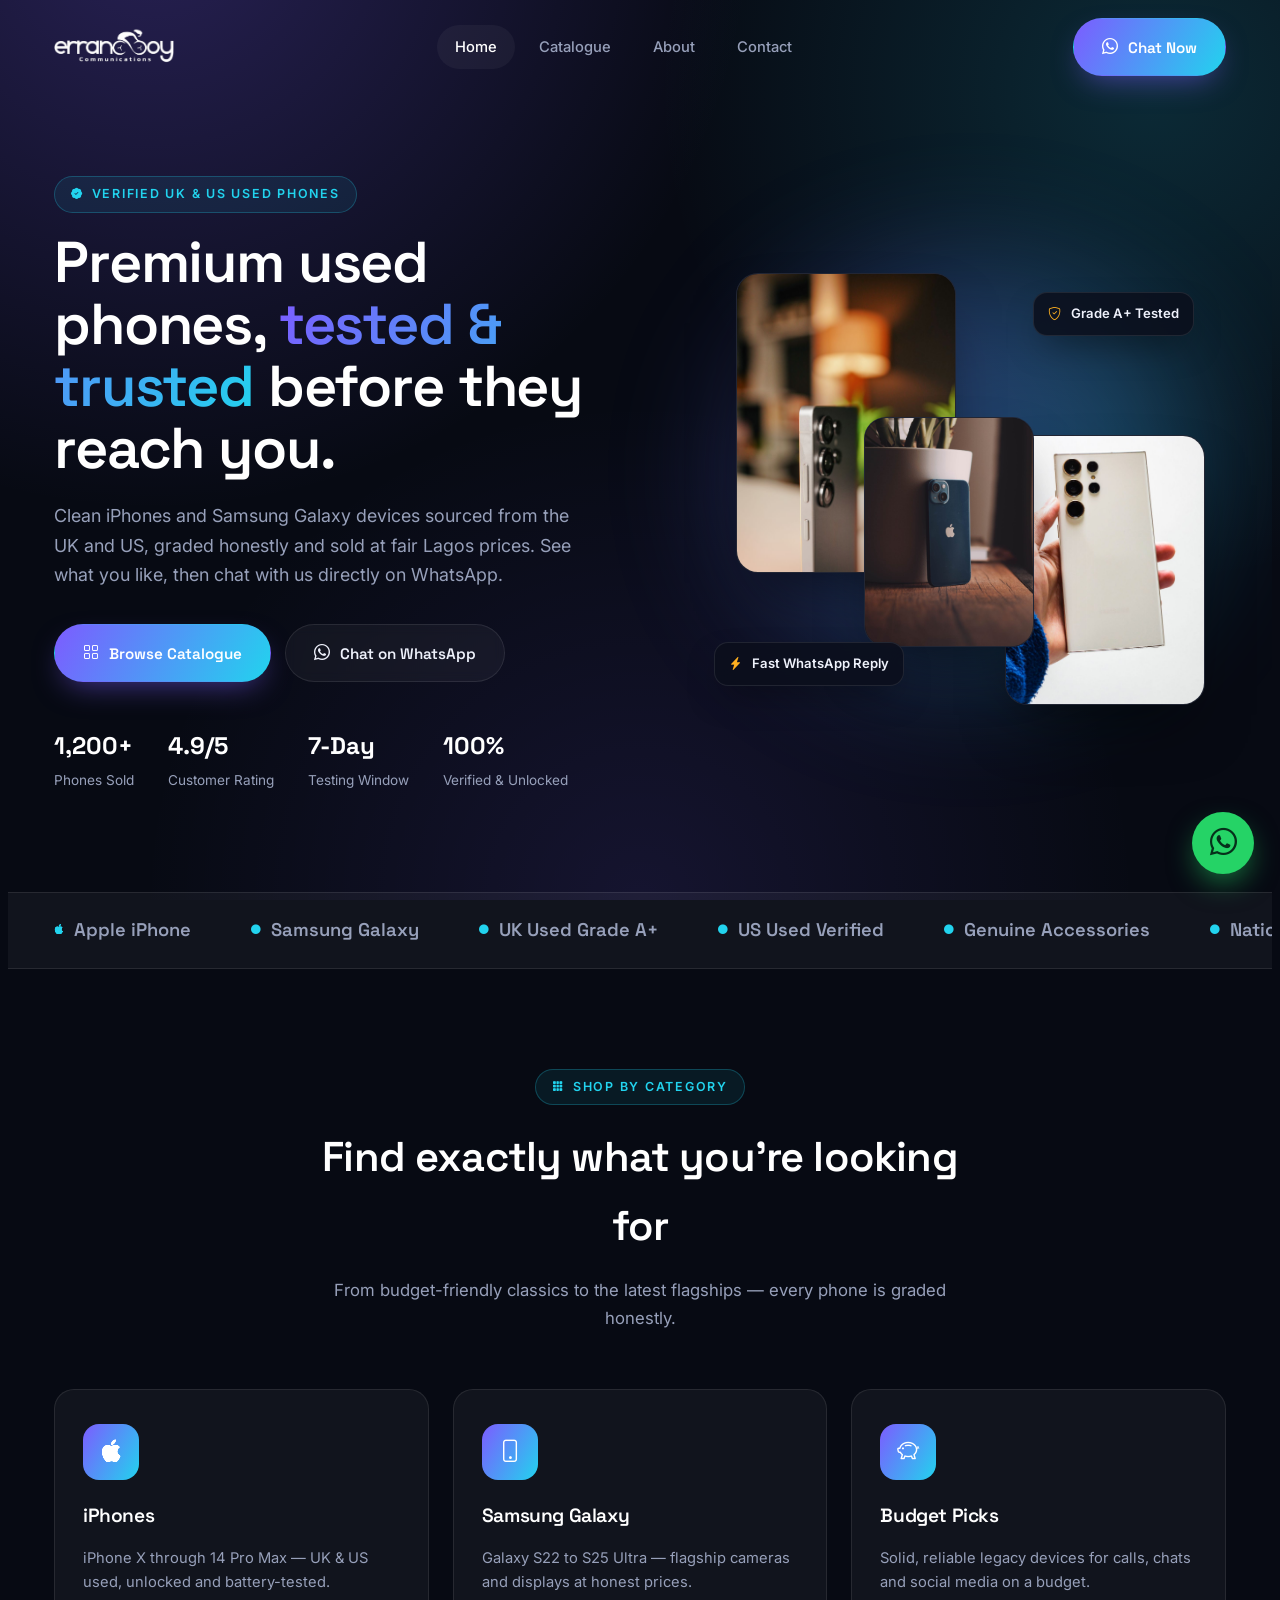
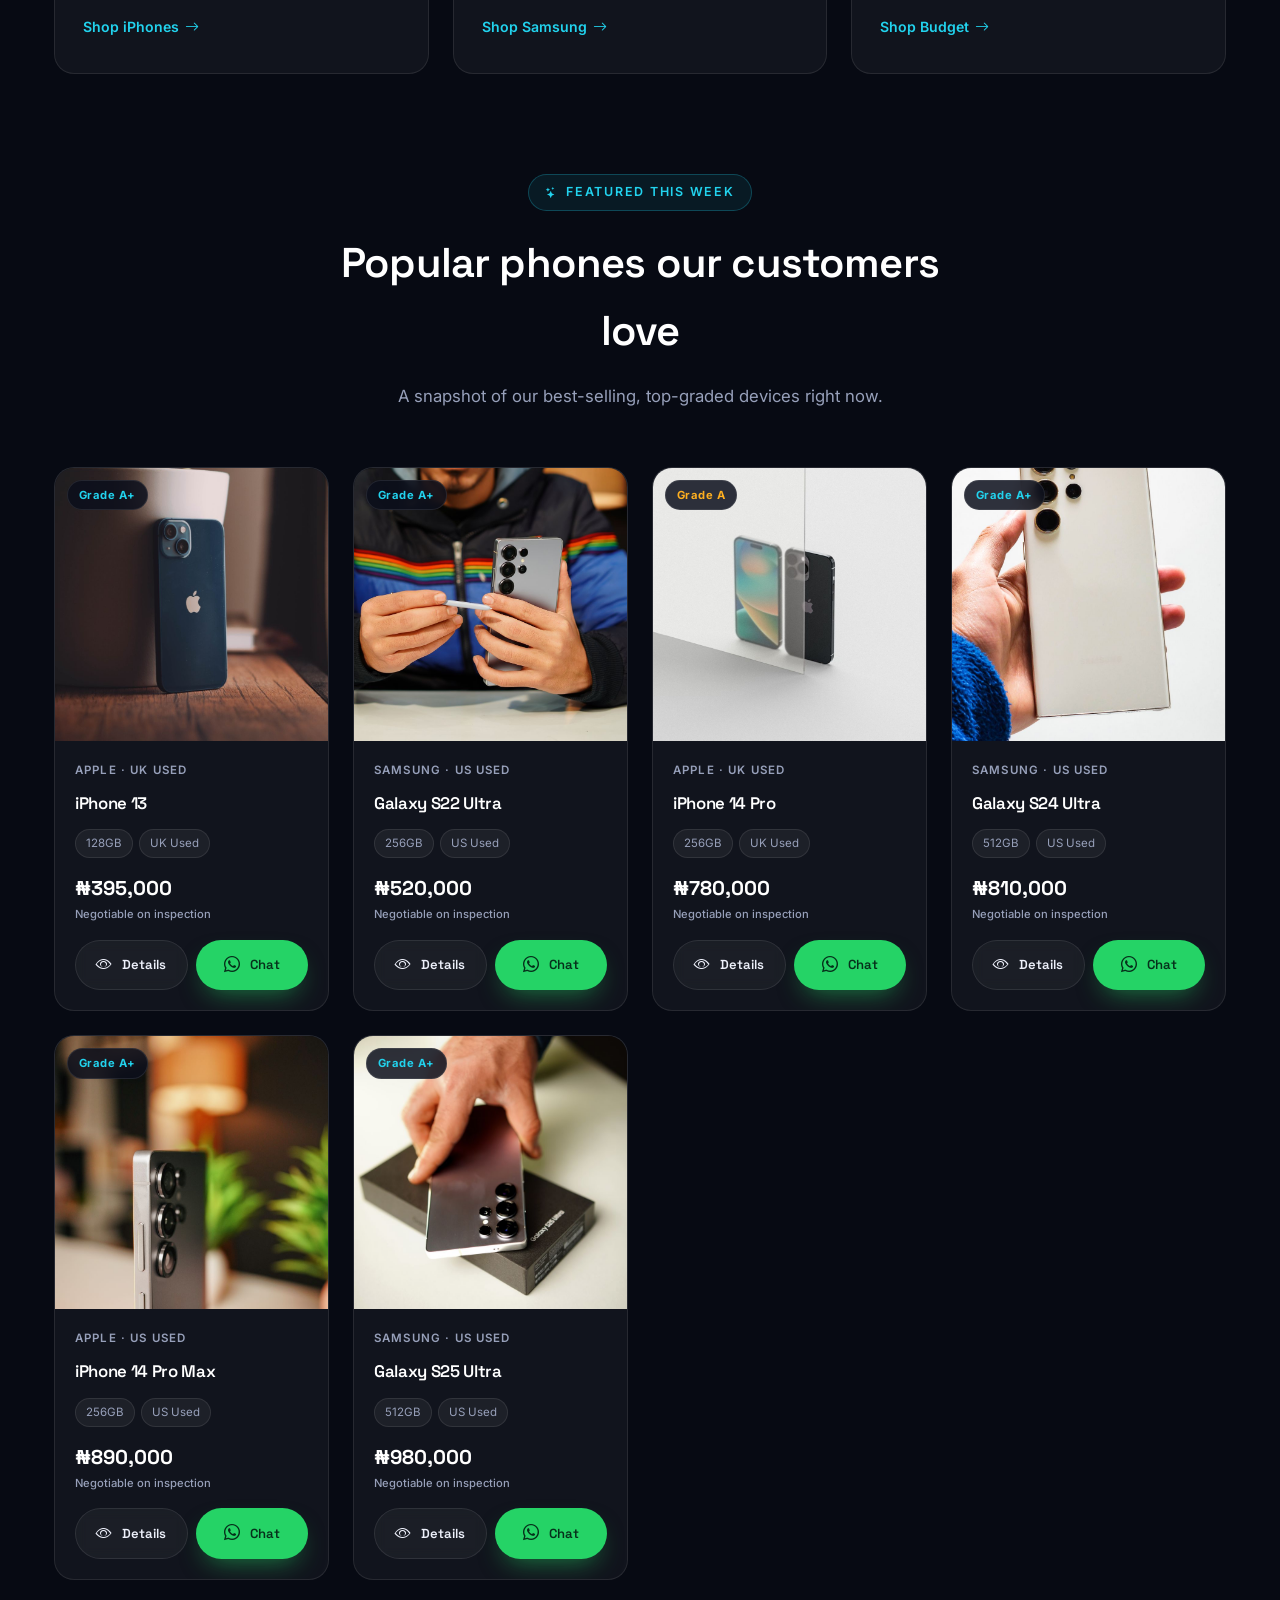
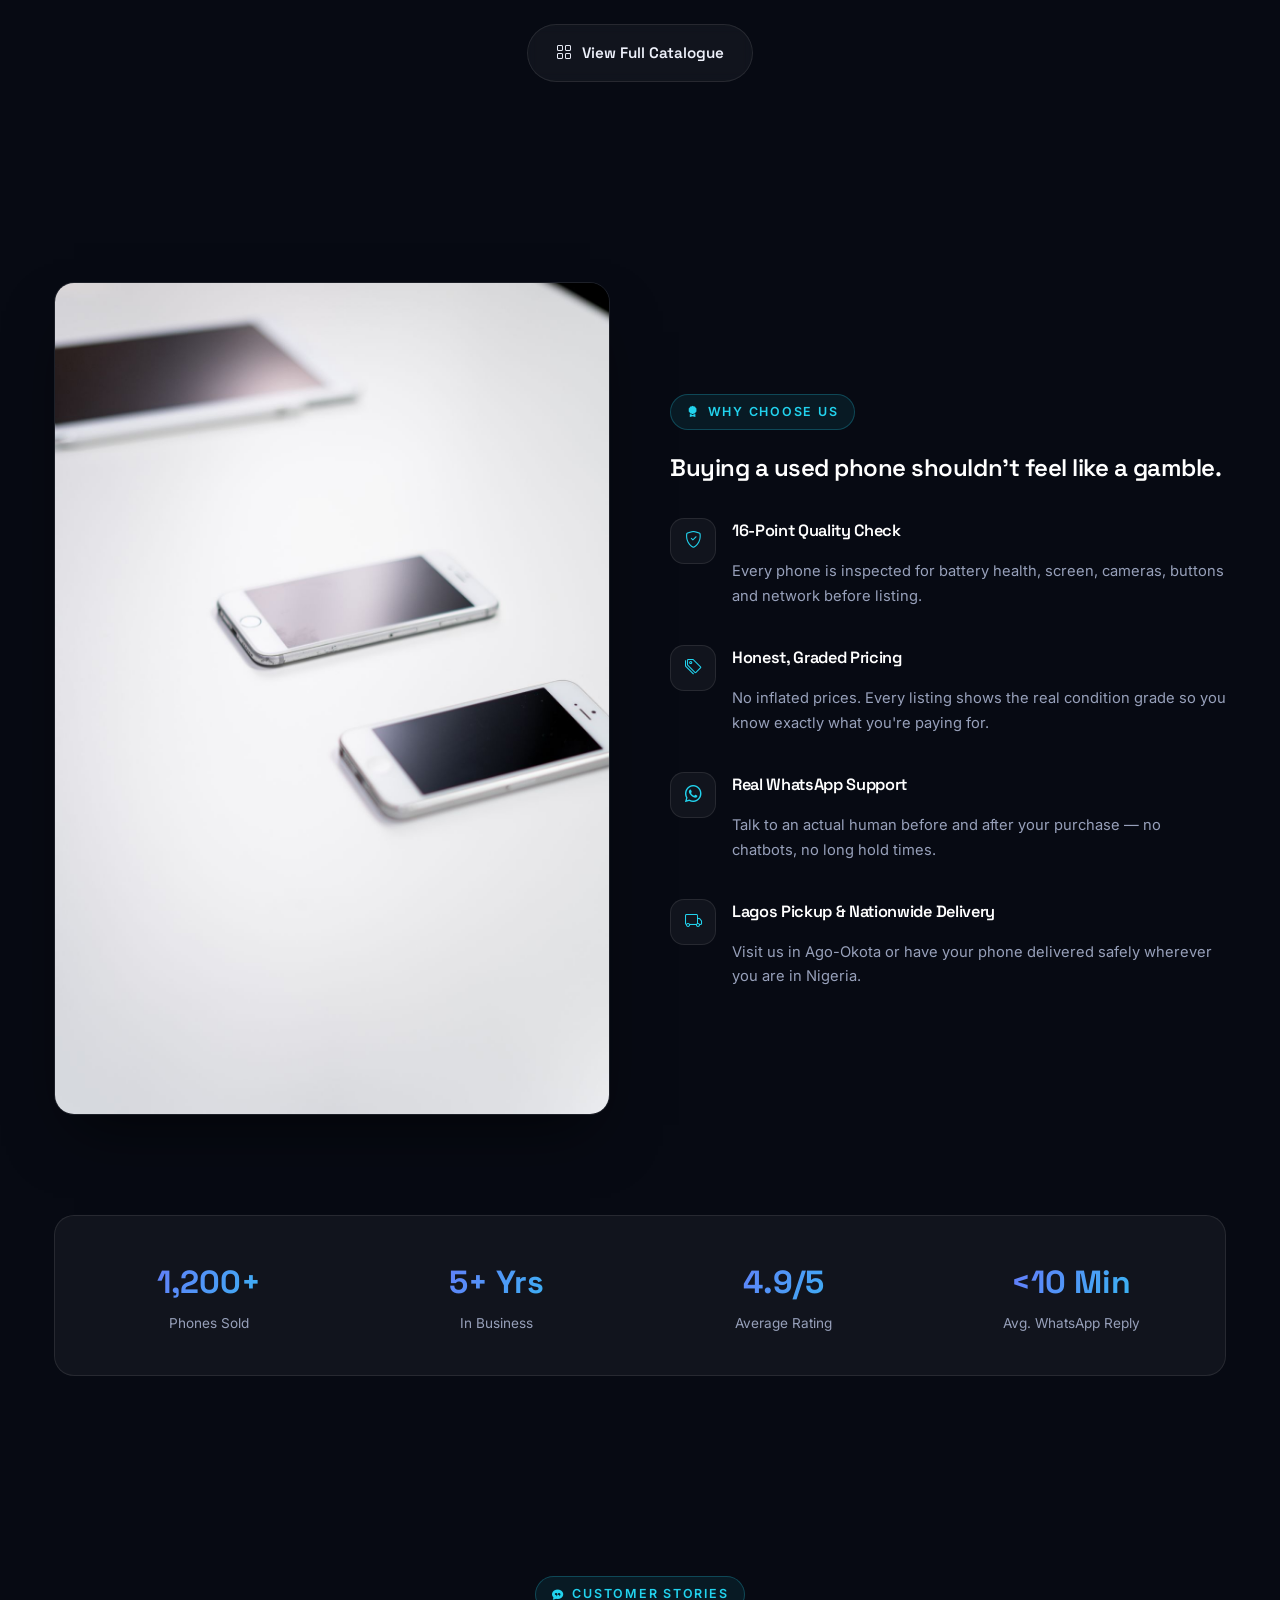
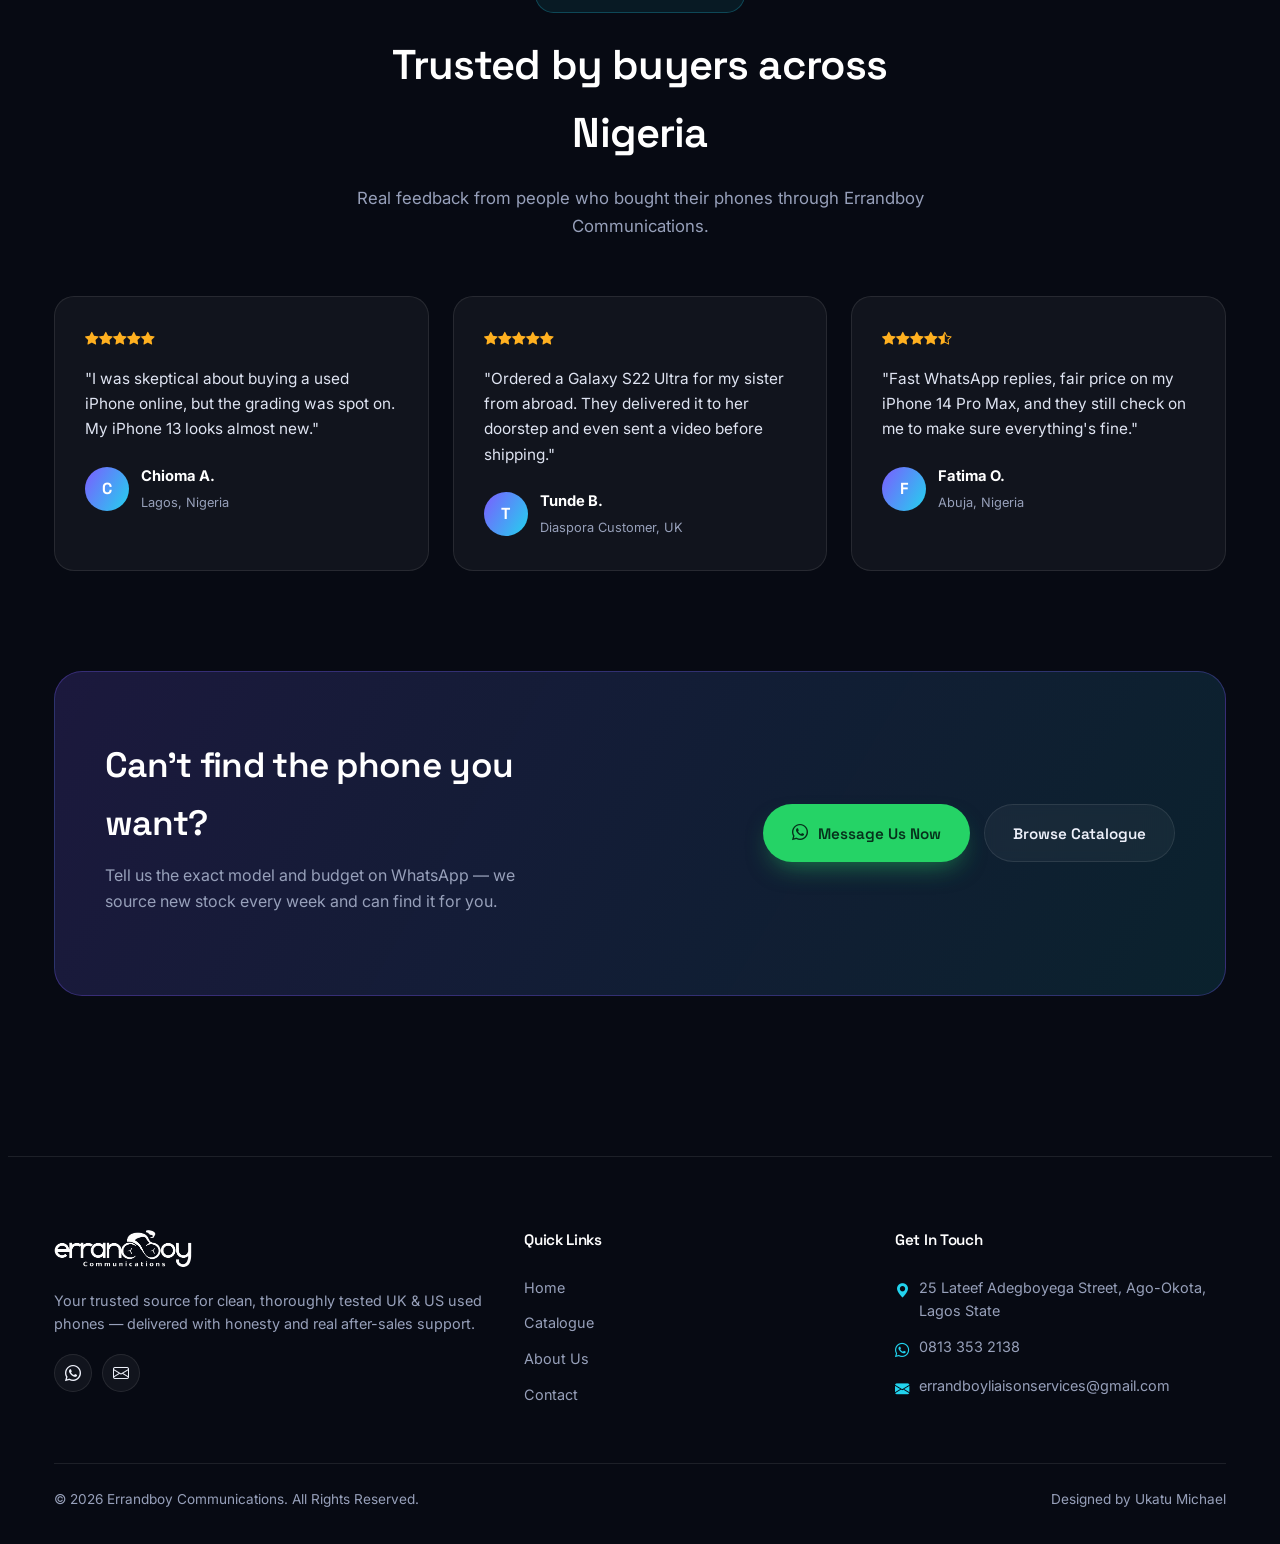
==== index.html @ cbdb714d "initial commit" ====
<!DOCTYPE html>
<html lang="en">
<head>
<meta charset="utf-8">
<title>Errandboy Communications — Clean UK &amp; US Used Phones in Lagos</title>
<meta name="viewport" content="width=device-width, initial-scale=1.0">
<meta name="description" content="Errandboy Communications is a Lagos-based dealer of clean, verified UK & US used iPhones and Samsung Galaxy phones. Browse the catalogue and inquire directly on WhatsApp.">
<link rel="icon" type="image/png" sizes="32x32" href="img/favicon-32.png">
<link rel="icon" type="image/png" sizes="16x16" href="img/favicon-16.png">
<link rel="apple-touch-icon" sizes="180x180" href="img/favicon-180.png">

<link rel="preconnect" href="https://fonts.googleapis.com">
<link rel="preconnect" href="https://fonts.gstatic.com" crossorigin>
<link href="https://fonts.googleapis.com/css2?family=Space+Grotesk:wght@500;600;700&family=Inter:wght@400;500;600;700&display=swap" rel="stylesheet">
<link href="https://cdn.jsdelivr.net/npm/bootstrap-icons@1.11.3/font/bootstrap-icons.css" rel="stylesheet">
<link href="css/style.css" rel="stylesheet">
</head>
<body>

<!-- Navbar -->
<nav id="mainNav" class="navbar">
    <div class="container">
        <a href="index.html" class="brand">
            <img src="img/logo-transparent.png" alt="Errandboy Communications" class="brand-logo">
        </a>
        <div class="nav-links">
            <a href="index.html" class="active">Home</a>
            <a href="catalog.html">Catalogue</a>
            <a href="about.html">About</a>
            <a href="contact.html">Contact</a>
        </div>
        <div class="nav-actions">
            <a href="#" data-wa-generic target="_blank" rel="noopener" class="btn btn-brand desktop-only"><i class="bi bi-whatsapp"></i> Chat Now</a>
            <button class="nav-toggle" id="navToggle" aria-label="Open menu"><i class="bi bi-list"></i></button>
        </div>
    </div>
</nav>

<div class="backdrop-veil" id="backdropVeil"></div>
<div class="mobile-panel" id="mobilePanel">
    <div class="mobile-panel-head">
        <div class="brand"><img src="img/logo-transparent.png" alt="Errandboy Communications" class="brand-logo"></div>
        <button id="panelClose" class="nav-toggle" aria-label="Close menu"><i class="bi bi-x-lg"></i></button>
    </div>
    <a class="nav-link" href="index.html">Home</a>
    <a class="nav-link" href="catalog.html">Catalogue</a>
    <a class="nav-link" href="about.html">About</a>
    <a class="nav-link" href="contact.html">Contact</a>
    <a class="btn btn-whatsapp btn-block" style="margin-top:26px" data-wa-generic target="_blank" rel="noopener"><i class="bi bi-whatsapp"></i> Chat on WhatsApp</a>
</div>

<!-- Hero -->
<header class="hero">
    <div class="container hero-grid">
        <div>
            <div class="eyebrow"><i class="bi bi-patch-check-fill"></i> Verified UK &amp; US Used Phones</div>
            <h1>Premium used phones, <span class="text-grad">tested &amp; trusted</span> before they reach you.</h1>
            <p class="lead">Clean iPhones and Samsung Galaxy devices sourced from the UK and US, graded honestly and sold at fair Lagos prices. See what you like, then chat with us directly on WhatsApp.</p>
            <div class="hero-cta">
                <a href="catalog.html" class="btn btn-brand"><i class="bi bi-grid"></i> Browse Catalogue</a>
                <a href="#" data-wa-generic target="_blank" rel="noopener" class="btn btn-ghost"><i class="bi bi-whatsapp"></i> Chat on WhatsApp</a>
            </div>
            <div class="hero-stats">
                <div class="stat"><strong>1,200+</strong><span>Phones Sold</span></div>
                <div class="stat"><strong>4.9/5</strong><span>Customer Rating</span></div>
                <div class="stat"><strong>7-Day</strong><span>Testing Window</span></div>
                <div class="stat"><strong>100%</strong><span>Verified &amp; Unlocked</span></div>
            </div>
        </div>
        <div class="hero-visual">
            <div class="blob"></div>
            <div class="float-card card-1"><img src="img/phones/iphone-14-pro-max.jpg" alt="iPhone 14 Pro Max"></div>
            <div class="float-card card-2"><img src="img/phones/galaxy-s24-ultra.jpg" alt="Samsung Galaxy S24 Ultra"></div>
            <div class="float-card card-3"><img src="img/phones/iphone-13.jpg" alt="iPhone 13"></div>
            <div class="badge-pill b1"><i class="bi bi-shield-check"></i> Grade A+ Tested</div>
            <div class="badge-pill b2"><i class="bi bi-lightning-charge-fill"></i> Fast WhatsApp Reply</div>
        </div>
    </div>
</header>

<!-- Marquee -->
<div class="marquee-wrap">
    <div class="container">
        <div class="marquee-track">
            <span><i class="bi bi-apple"></i> Apple iPhone</span>
            <span><i class="bi bi-circle-fill"></i> Samsung Galaxy</span>
            <span><i class="bi bi-circle-fill"></i> UK Used Grade A+</span>
            <span><i class="bi bi-circle-fill"></i> US Used Verified</span>
            <span><i class="bi bi-circle-fill"></i> Genuine Accessories</span>
            <span><i class="bi bi-circle-fill"></i> Nationwide Delivery</span>
            <span><i class="bi bi-apple"></i> Apple iPhone</span>
            <span><i class="bi bi-circle-fill"></i> Samsung Galaxy</span>
            <span><i class="bi bi-circle-fill"></i> UK Used Grade A+</span>
            <span><i class="bi bi-circle-fill"></i> US Used Verified</span>
            <span><i class="bi bi-circle-fill"></i> Genuine Accessories</span>
            <span><i class="bi bi-circle-fill"></i> Nationwide Delivery</span>
        </div>
    </div>
</div>

<!-- Categories -->
<section class="section">
    <div class="container">
        <div class="section-head reveal">
            <div class="eyebrow"><i class="bi bi-grid-3x3-gap-fill"></i> Shop by Category</div>
            <h2>Find exactly what you're looking for</h2>
            <p>From budget-friendly classics to the latest flagships — every phone is graded honestly.</p>
        </div>
        <div class="cat-grid">
            <a href="catalog.html?cat=iphone" class="cat-card reveal">
                <div class="cat-icon"><i class="bi bi-apple"></i></div>
                <h3>iPhones</h3>
                <p>iPhone X through 14 Pro Max — UK &amp; US used, unlocked and battery-tested.</p>
                <span class="cat-link">Shop iPhones <i class="bi bi-arrow-right"></i></span>
            </a>
            <a href="catalog.html?cat=samsung" class="cat-card reveal">
                <div class="cat-icon"><i class="bi bi-phone"></i></div>
                <h3>Samsung Galaxy</h3>
                <p>Galaxy S22 to S25 Ultra — flagship cameras and displays at honest prices.</p>
                <span class="cat-link">Shop Samsung <i class="bi bi-arrow-right"></i></span>
            </a>
            <a href="catalog.html?cat=budget" class="cat-card reveal">
                <div class="cat-icon"><i class="bi bi-piggy-bank"></i></div>
                <h3>Budget Picks</h3>
                <p>Solid, reliable legacy devices for calls, chats and social media on a budget.</p>
                <span class="cat-link">Shop Budget <i class="bi bi-arrow-right"></i></span>
            </a>
        </div>
    </div>
</section>

<!-- Featured products -->
<section class="section" style="padding-top:0">
    <div class="container">
        <div class="section-head reveal">
            <div class="eyebrow"><i class="bi bi-stars"></i> Featured This Week</div>
            <h2>Popular phones our customers love</h2>
            <p>A snapshot of our best-selling, top-graded devices right now.</p>
        </div>
        <div class="product-grid" id="featuredGrid"></div>
        <div class="text-center reveal" style="text-align:center;margin-top:44px">
            <a href="catalog.html" class="btn btn-ghost"><i class="bi bi-grid"></i> View Full Catalogue</a>
        </div>
    </div>
</section>

<!-- Why choose us -->
<section class="section">
    <div class="container">
        <div class="feature-split">
            <div class="visual reveal">
                <img src="img/why-choose.jpg" alt="Genuine tested Apple devices">
            </div>
            <div class="reveal">
                <div class="eyebrow"><i class="bi bi-award-fill"></i> Why Choose Us</div>
                <h2>Buying a used phone shouldn't feel like a gamble.</h2>
                <div class="feature-list">
                    <div class="feature-item">
                        <div class="icon"><i class="bi bi-shield-check"></i></div>
                        <div>
                            <h4>16-Point Quality Check</h4>
                            <p>Every phone is inspected for battery health, screen, cameras, buttons and network before listing.</p>
                        </div>
                    </div>
                    <div class="feature-item">
                        <div class="icon"><i class="bi bi-tags"></i></div>
                        <div>
                            <h4>Honest, Graded Pricing</h4>
                            <p>No inflated prices. Every listing shows the real condition grade so you know exactly what you're paying for.</p>
                        </div>
                    </div>
                    <div class="feature-item">
                        <div class="icon"><i class="bi bi-whatsapp"></i></div>
                        <div>
                            <h4>Real WhatsApp Support</h4>
                            <p>Talk to an actual human before and after your purchase — no chatbots, no long hold times.</p>
                        </div>
                    </div>
                    <div class="feature-item">
                        <div class="icon"><i class="bi bi-truck"></i></div>
                        <div>
                            <h4>Lagos Pickup &amp; Nationwide Delivery</h4>
                            <p>Visit us in Ago-Okota or have your phone delivered safely wherever you are in Nigeria.</p>
                        </div>
                    </div>
                </div>
            </div>
        </div>
    </div>
</section>

<!-- Stats -->
<section class="section" style="padding-top:0">
    <div class="container">
        <div class="stats-strip reveal">
            <div class="stat"><strong>1,200+</strong><span>Phones Sold</span></div>
            <div class="stat"><strong>5+ Yrs</strong><span>In Business</span></div>
            <div class="stat"><strong>4.9/5</strong><span>Average Rating</span></div>
            <div class="stat"><strong>&lt;10 Min</strong><span>Avg. WhatsApp Reply</span></div>
        </div>
    </div>
</section>

<!-- Testimonials -->
<section class="section">
    <div class="container">
        <div class="section-head reveal">
            <div class="eyebrow"><i class="bi bi-chat-quote-fill"></i> Customer Stories</div>
            <h2>Trusted by buyers across Nigeria</h2>
            <p>Real feedback from people who bought their phones through Errandboy Communications.</p>
        </div>
        <div class="testi-grid">
            <div class="testi-card reveal">
                <div class="stars"><i class="bi bi-star-fill"></i><i class="bi bi-star-fill"></i><i class="bi bi-star-fill"></i><i class="bi bi-star-fill"></i><i class="bi bi-star-fill"></i></div>
                <p class="msg">"I was skeptical about buying a used iPhone online, but the grading was spot on. My iPhone 13 looks almost new."</p>
                <div class="testi-person">
                    <div class="testi-avatar">C</div>
                    <div><strong>Chioma A.</strong><span>Lagos, Nigeria</span></div>
                </div>
            </div>
            <div class="testi-card reveal">
                <div class="stars"><i class="bi bi-star-fill"></i><i class="bi bi-star-fill"></i><i class="bi bi-star-fill"></i><i class="bi bi-star-fill"></i><i class="bi bi-star-fill"></i></div>
                <p class="msg">"Ordered a Galaxy S22 Ultra for my sister from abroad. They delivered it to her doorstep and even sent a video before shipping."</p>
                <div class="testi-person">
                    <div class="testi-avatar">T</div>
                    <div><strong>Tunde B.</strong><span>Diaspora Customer, UK</span></div>
                </div>
            </div>
            <div class="testi-card reveal">
                <div class="stars"><i class="bi bi-star-fill"></i><i class="bi bi-star-fill"></i><i class="bi bi-star-fill"></i><i class="bi bi-star-fill"></i><i class="bi bi-star-half"></i></div>
                <p class="msg">"Fast WhatsApp replies, fair price on my iPhone 14 Pro Max, and they still check on me to make sure everything's fine."</p>
                <div class="testi-person">
                    <div class="testi-avatar">F</div>
                    <div><strong>Fatima O.</strong><span>Abuja, Nigeria</span></div>
                </div>
            </div>
        </div>
    </div>
</section>

<!-- CTA -->
<section class="section" style="padding-top:0">
    <div class="container">
        <div class="cta-banner reveal">
            <div>
                <h2>Can't find the phone you want?</h2>
                <p>Tell us the exact model and budget on WhatsApp — we source new stock every week and can find it for you.</p>
            </div>
            <div class="cta-actions">
                <a href="#" data-wa-generic target="_blank" rel="noopener" class="btn btn-whatsapp"><i class="bi bi-whatsapp"></i> Message Us Now</a>
                <a href="catalog.html" class="btn btn-ghost">Browse Catalogue</a>
            </div>
        </div>
    </div>
</section>

<!-- Footer -->
<footer class="footer">
    <div class="container">
        <div class="footer-grid">
            <div>
                <div class="brand"><img src="img/logo-transparent.png" style="max-width: 40%;" alt="Errandboy Communications" class="brand-logo"></div>
                <p>Your trusted source for clean, thoroughly tested UK &amp; US used phones — delivered with honesty and real after-sales support.</p>
                <div class="social-row">
                    <a href="#" data-wa-generic target="_blank" rel="noopener" aria-label="WhatsApp"><i class="bi bi-whatsapp"></i></a>
                    <a href="mailto:errandboyliaisonservices@gmail.com" aria-label="Email"><i class="bi bi-envelope"></i></a>
                </div>
            </div>
            <div>
                <h5>Quick Links</h5>
                <div class="footer-links">
                    <a href="index.html">Home</a>
                    <a href="catalog.html">Catalogue</a>
                    <a href="about.html">About Us</a>
                    <a href="contact.html">Contact</a>
                </div>
            </div>
            <div>
                <h5>Get In Touch</h5>
                <ul class="footer-contact">
                    <li><i class="bi bi-geo-alt-fill"></i><span>25 Lateef Adegboyega Street, Ago-Okota, Lagos State</span></li>
                    <li><i class="bi bi-whatsapp"></i><span>0813 353 2138</span></li>
                    <li><i class="bi bi-envelope-fill"></i><span>errandboyliaisonservices@gmail.com</span></li>
                </ul>
            </div>
        </div>
        <div class="footer-bottom">
            <span>&copy; <span id="year"></span> Errandboy Communications. All Rights Reserved.</span>
            <span>Designed by <a href="https://ukatuikechukwu.com.ng" target="_blank" rel="noopener">Ukatu Michael</a></span>
        </div>
    </div>
</footer>

<a class="wa-float" href="#" data-wa-generic target="_blank" rel="noopener" aria-label="Chat on WhatsApp"><i class="bi bi-whatsapp"></i></a>
<div class="pm-overlay" id="productModal"></div>

<script src="js/main.js"></script>
</body>
</html>
---- css/style.css ----
/* ==========================================================================
   Errandboy Communications — Design Tokens
   ========================================================================== */
:root {
    --bg: #070a13;
    --bg-soft: #0c1120;
    --surface: rgba(255, 255, 255, 0.045);
    --surface-strong: rgba(255, 255, 255, 0.08);
    --border: rgba(255, 255, 255, 0.09);
    --text: #eef1fb;
    --muted: #97a0ba;
    --accent: #7c5cff;
    --accent-2: #22d3ee;
    --gold: #ffb020;
    --whatsapp: #25d366;
    --danger: #ff6b6b;
    --radius: 20px;
    --radius-sm: 12px;
    --shadow-lg: 0 30px 60px -20px rgba(0, 0, 0, 0.6);
    --shadow-md: 0 15px 35px -12px rgba(0, 0, 0, 0.55);
    --grad-brand: linear-gradient(120deg, var(--accent) 0%, var(--accent-2) 100%);
    --grad-gold: linear-gradient(120deg, #ffd27a 0%, var(--gold) 100%);
    --container: 1220px;
}

* { box-sizing: border-box; }

html { scroll-behavior: smooth; }

body {
    background: var(--bg);
    color: var(--text);
    font-family: 'Inter', -apple-system, BlinkMacSystemFont, sans-serif;
    font-size: 16px;
    line-height: 1.65;
    overflow-x: hidden;
    position: relative;
}

body::before {
    content: "";
    position: fixed;
    inset: 0;
    z-index: -2;
    background:
        radial-gradient(circle at 12% -10%, rgba(124, 92, 255, 0.28), transparent 40%),
        radial-gradient(circle at 90% 10%, rgba(34, 211, 238, 0.16), transparent 35%),
        radial-gradient(circle at 50% 100%, rgba(124, 92, 255, 0.12), transparent 45%),
        var(--bg);
}

h1, h2, h3, h4, h5, h6 {
    font-family: 'Space Grotesk', 'Inter', sans-serif;
    color: #fff;
    letter-spacing: -0.02em;
    font-weight: 600;
    margin: 0;
}

a { text-decoration: none; color: inherit; }
ul { list-style: none; margin: 0; padding: 0; }
img { max-width: 100%; display: block; }

.container { width: 100%; max-width: var(--container); margin: 0 auto; padding: 0 24px; }

.section { padding: 100px 0; position: relative; }
.section-tight { padding: 60px 0; }

.eyebrow {
    display: inline-flex;
    align-items: center;
    gap: 8px;
    font-size: 0.78rem;
    font-weight: 600;
    letter-spacing: 0.14em;
    text-transform: uppercase;
    color: var(--accent-2);
    background: rgba(34, 211, 238, 0.08);
    border: 1px solid rgba(34, 211, 238, 0.25);
    padding: 7px 16px;
    border-radius: 100px;
    margin-bottom: 18px;
}
.eyebrow i { font-size: 0.7rem; }

.section-head { max-width: 640px; margin: 0 auto 56px; text-align: center; }
.section-head h2 { font-size: clamp(1.8rem, 3.5vw, 2.6rem); margin-bottom: 14px; }
.section-head p { color: var(--muted); font-size: 1.05rem; }
.section-head.text-start { margin-left: 0; text-align: left; }

.text-grad {
    background: var(--grad-brand);
    -webkit-background-clip: text;
    background-clip: text;
    -webkit-text-fill-color: transparent;
}

/* ==========================================================================
   Buttons
   ========================================================================== */
.btn {
    display: inline-flex;
    align-items: center;
    justify-content: center;
    gap: 10px;
    font-family: 'Space Grotesk', sans-serif;
    font-weight: 600;
    font-size: 0.95rem;
    padding: 15px 28px;
    border-radius: 100px;
    border: 1px solid transparent;
    cursor: pointer;
    transition: transform 0.25s ease, box-shadow 0.25s ease, background 0.25s ease, border-color .25s ease;
    white-space: nowrap;
}
.btn:hover { transform: translateY(-2px); }

.btn-brand {
    background: var(--grad-brand);
    color: #fff;
    box-shadow: 0 12px 30px -10px rgba(124, 92, 255, 0.55);
}
.btn-brand:hover { box-shadow: 0 18px 40px -10px rgba(124, 92, 255, 0.7); color: #fff; }

.btn-ghost {
    background: var(--surface);
    color: var(--text);
    border-color: var(--border);
    backdrop-filter: blur(6px);
}
.btn-ghost:hover { background: var(--surface-strong); color: #fff; }

.btn-whatsapp {
    background: var(--whatsapp);
    color: #06301b;
    box-shadow: 0 12px 26px -10px rgba(37, 211, 102, 0.55);
}
.btn-whatsapp:hover { color: #06301b; box-shadow: 0 16px 32px -8px rgba(37, 211, 102, 0.7); }

.btn-sm { padding: 10px 18px; font-size: 0.85rem; }
.btn-block { width: 100%; }
.btn i, .btn svg { font-size: 1rem; }

/* ==========================================================================
   Navbar
   ========================================================================== */
.navbar {
    position: fixed;
    top: 0; left: 0; right: 0;
    z-index: 999;
    padding: 18px 0;
    transition: all 0.35s ease;
}
.navbar.scrolled {
    padding: 12px 0;
    background: rgba(7, 10, 19, 0.75);
    backdrop-filter: blur(16px) saturate(140%);
    border-bottom: 1px solid var(--border);
}
.navbar .container { display: flex; align-items: center; justify-content: space-between; }

.brand { display: flex; align-items: center; gap: 12px; }
.brand-mark {
    width: 42px; height: 42px;
    border-radius: 13px;
    background: var(--grad-brand);
    display: flex; align-items: center; justify-content: center;
    font-family: 'Space Grotesk', sans-serif;
    font-weight: 700;
    color: #fff;
    font-size: 1.05rem;
    box-shadow: 0 8px 20px -6px rgba(124, 92, 255, 0.6);
    flex-shrink: 0;
}
.brand-name { font-family: 'Space Grotesk', sans-serif; font-weight: 600; font-size: 1.08rem; color: #fff; line-height: 1.1; }
.brand-name span { display: block; font-family: 'Inter', sans-serif; font-weight: 500; font-size: 0.68rem; color: var(--accent-2); letter-spacing: 0.12em; text-transform: uppercase; margin-top: 2px; }
.brand-logo { height: 40px; width: auto; display: block; }
.footer .brand-logo { height: 46px; }

.nav-links { display: flex; align-items: center; gap: 6px; }
.nav-links a {
    font-size: 0.92rem;
    font-weight: 500;
    color: var(--muted);
    padding: 10px 18px;
    border-radius: 100px;
    transition: all 0.25s ease;
}
.nav-links a:hover, .nav-links a.active { color: #fff; background: var(--surface); }

.nav-actions { display: flex; align-items: center; gap: 12px; }
.nav-toggle {
    display: none;
    width: 44px; height: 44px;
    border-radius: 12px;
    background: var(--surface);
    border: 1px solid var(--border);
    color: #fff;
    align-items: center; justify-content: center;
    font-size: 1.2rem;
    cursor: pointer;
}

.mobile-panel {
    position: fixed;
    top: 0; right: -100%;
    width: min(320px, 85vw);
    height: 100vh;
    background: #0b0f1c;
    border-left: 1px solid var(--border);
    z-index: 1001;
    padding: 28px 24px;
    transition: right 0.4s cubic-bezier(.16,1,.3,1);
    overflow-y: auto;
}
.mobile-panel.open { right: 0; }
.mobile-panel-head { display: flex; justify-content: space-between; align-items: center; margin-bottom: 30px; }
.mobile-panel a.nav-link {
    display: block;
    padding: 14px 6px;
    font-size: 1.05rem;
    font-weight: 500;
    color: var(--text);
    border-bottom: 1px solid var(--border);
}
.backdrop-veil {
    position: fixed; inset: 0; background: rgba(4,6,12,0.6);
    backdrop-filter: blur(2px);
    z-index: 1000; opacity: 0; visibility: hidden; transition: .3s ease;
}
.backdrop-veil.show { opacity: 1; visibility: visible; }

@media (max-width: 991.98px) {
    .nav-links { display: none; }
    .nav-toggle { display: flex; }
    .nav-actions .btn-brand.desktop-only { display: none; }
}

/* ==========================================================================
   Hero
   ========================================================================== */
.hero {
    padding: 168px 0 100px;
    position: relative;
    overflow: hidden;
}
.hero-grid {
    display: grid;
    grid-template-columns: 1.05fr 0.95fr;
    gap: 50px;
    align-items: center;
}
.hero h1 {
    font-size: clamp(2.3rem, 5vw, 3.6rem);
    line-height: 1.08;
    margin-bottom: 22px;
}
.hero p.lead { color: var(--muted); font-size: 1.12rem; max-width: 520px; margin-bottom: 34px; }
.hero-cta { display: flex; gap: 14px; flex-wrap: wrap; margin-bottom: 44px; }

.hero-stats { display: flex; gap: 34px; flex-wrap: wrap; }
.hero-stats .stat strong { display: block; font-family: 'Space Grotesk', sans-serif; font-size: 1.5rem; color: #fff; }
.hero-stats .stat span { color: var(--muted); font-size: 0.85rem; }

.hero-visual { position: relative; height: 480px; }
.hero-visual .blob {
    position: absolute; inset: 6% 6% 12% 10%;
    background: var(--grad-brand);
    filter: blur(70px);
    opacity: 0.35;
    border-radius: 50%;
}
.float-card {
    position: absolute;
    border-radius: 22px;
    overflow: hidden;
    border: 1px solid var(--border);
    box-shadow: var(--shadow-lg);
    background: var(--bg-soft);
}
.float-card img { width: 100%; height: 100%; object-fit: cover; }
.float-card.card-1 { width: 220px; height: 300px; top: 6%; left: 8%; animation: floatY 6s ease-in-out infinite; z-index: 3; }
.float-card.card-2 { width: 200px; height: 270px; bottom: 4%; right: 4%; animation: floatY 7s ease-in-out infinite 1s; z-index: 2; }
.float-card.card-3 { width: 170px; height: 230px; bottom: 16%; left: 32%; animation: floatY 5.5s ease-in-out infinite .5s; z-index: 4; }

.badge-pill {
    position: absolute;
    background: rgba(11, 15, 28, 0.85);
    backdrop-filter: blur(10px);
    border: 1px solid var(--border);
    border-radius: 14px;
    padding: 10px 14px;
    display: flex; align-items: center; gap: 10px;
    font-size: 0.82rem;
    font-weight: 600;
    box-shadow: var(--shadow-md);
    z-index: 5;
}
.badge-pill i { color: var(--gold); }
.badge-pill.b1 { top: 10%; right: 6%; animation: floatY 6.5s ease-in-out infinite .3s; }
.badge-pill.b2 { bottom: 8%; left: 4%; animation: floatY 6s ease-in-out infinite .8s; }

@keyframes floatY {
    0%, 100% { transform: translateY(0px); }
    50% { transform: translateY(-16px); }
}

@media (max-width: 991.98px) {
    .hero-grid { grid-template-columns: 1fr; }
    .hero-visual { height: 360px; margin-top: 20px; }
    .float-card.card-1 { width: 160px; height: 220px; }
    .float-card.card-2 { width: 140px; height: 190px; }
    .float-card.card-3 { width: 120px; height: 160px; }
}

/* ==========================================================================
   Brand marquee
   ========================================================================== */
.marquee-wrap {
    border-top: 1px solid var(--border);
    border-bottom: 1px solid var(--border);
    padding: 22px 0;
    overflow: hidden;
    background: var(--surface);
}
.marquee-track {
    display: flex;
    gap: 60px;
    width: max-content;
    animation: scrollX 26s linear infinite;
}
.marquee-track span {
    font-family: 'Space Grotesk', sans-serif;
    font-size: 1.15rem;
    font-weight: 600;
    color: var(--muted);
    display: flex; align-items: center; gap: 10px;
    white-space: nowrap;
}
.marquee-track span i { color: var(--accent-2); font-size: 0.6rem; }
@keyframes scrollX { from { transform: translateX(0); } to { transform: translateX(-50%); } }

/* ==========================================================================
   Category cards
   ========================================================================== */
.cat-grid { display: grid; grid-template-columns: repeat(3, 1fr); gap: 24px; }
.cat-card {
    background: var(--surface);
    border: 1px solid var(--border);
    border-radius: var(--radius);
    padding: 34px 28px;
    transition: all 0.35s ease;
    position: relative;
    overflow: hidden;
}
.cat-card:hover { transform: translateY(-6px); border-color: rgba(124,92,255,.4); background: var(--surface-strong); }
.cat-card .cat-icon {
    width: 56px; height: 56px; border-radius: 16px;
    background: var(--grad-brand);
    display: flex; align-items: center; justify-content: center;
    font-size: 1.4rem; color: #fff; margin-bottom: 20px;
}
.cat-card h3 { font-size: 1.2rem; margin-bottom: 8px; }
.cat-card p { color: var(--muted); font-size: 0.92rem; margin-bottom: 18px; }
.cat-card .cat-link { font-size: 0.88rem; font-weight: 600; color: var(--accent-2); display: inline-flex; align-items: center; gap: 6px; }
.cat-card .cat-link i { transition: transform .25s ease; }
.cat-card:hover .cat-link i { transform: translateX(4px); }

@media (max-width: 860px) { .cat-grid { grid-template-columns: 1fr; } }

/* ==========================================================================
   Product cards
   ========================================================================== */
.product-grid { display: grid; grid-template-columns: repeat(4, 1fr); gap: 24px; }
@media (max-width: 1180px) { .product-grid { grid-template-columns: repeat(3, 1fr); } }
@media (max-width: 860px) { .product-grid { grid-template-columns: repeat(2, 1fr); } }
@media (max-width: 560px) { .product-grid { grid-template-columns: 1fr; } }

.product-card {
    background: var(--surface);
    border: 1px solid var(--border);
    border-radius: var(--radius);
    overflow: hidden;
    display: flex;
    flex-direction: column;
    transition: transform .3s ease, border-color .3s ease, box-shadow .3s ease;
}
.product-card:hover { transform: translateY(-6px); border-color: rgba(124,92,255,.35); box-shadow: var(--shadow-md); }

.product-media { position: relative; aspect-ratio: 1/1; overflow: hidden; background: #0b0f1c; }
.product-media img { width: 100%; height: 100%; object-fit: cover; transition: transform .5s ease; }
.product-card:hover .product-media img { transform: scale(1.06); }

.product-tag {
    position: absolute; top: 12px; left: 12px;
    background: rgba(11,15,28,.85);
    border: 1px solid var(--border);
    backdrop-filter: blur(6px);
    color: var(--gold);
    font-size: 0.7rem; font-weight: 700; letter-spacing: .04em;
    padding: 5px 11px; border-radius: 100px;
}
.product-tag.grade-good { color: var(--accent-2); }

.product-body { padding: 20px; display: flex; flex-direction: column; gap: 10px; flex: 1; }
.product-brand { font-size: 0.72rem; text-transform: uppercase; letter-spacing: .1em; color: var(--muted); font-weight: 600; }
.product-name { font-size: 1.05rem; font-weight: 600; color: #fff; font-family: 'Space Grotesk', sans-serif; }
.product-specs { display: flex; flex-wrap: wrap; gap: 6px; margin: 2px 0 4px; }
.product-specs span {
    font-size: 0.72rem; color: var(--muted);
    background: rgba(255,255,255,.05);
    border: 1px solid var(--border);
    padding: 4px 10px; border-radius: 100px;
}
.product-price { font-family: 'Space Grotesk', sans-serif; font-size: 1.25rem; font-weight: 700; color: #fff; margin-top: auto; }
.product-price small { display: block; font-family: 'Inter', sans-serif; font-size: 0.7rem; color: var(--muted); font-weight: 500; }
.product-actions { display: flex; gap: 8px; margin-top: 6px; }
.product-actions .btn { flex: 1; padding: 11px 14px; font-size: 0.82rem; }

/* ==========================================================================
   Catalog toolbar
   ========================================================================== */
.catalog-banner {
    position: relative;
    padding: 160px 0 90px;
    background-size: cover;
    background-position: center;
    overflow: hidden;
}
.catalog-banner::before {
    content: "";
    position: absolute; inset: 0;
    background: linear-gradient(180deg, rgba(7,10,19,.55) 0%, rgba(7,10,19,.92) 90%), var(--bg);
}
.catalog-banner .container { position: relative; z-index: 2; text-align: center; }
.catalog-banner h1 { font-size: clamp(2rem, 4vw, 3rem); margin-bottom: 14px; }
.catalog-banner p { color: var(--muted); max-width: 560px; margin: 0 auto; font-size: 1.05rem; }

.toolbar {
    display: flex; flex-wrap: wrap; align-items: center; justify-content: space-between;
    gap: 16px;
    background: var(--surface);
    border: 1px solid var(--border);
    border-radius: 18px;
    padding: 18px 22px;
    margin-bottom: 40px;
    position: sticky;
    top: 84px;
    z-index: 50;
    backdrop-filter: blur(14px);
}
.filter-pills { display: flex; gap: 8px; flex-wrap: wrap; }
.filter-pills button {
    border: 1px solid var(--border);
    background: transparent;
    color: var(--muted);
    padding: 9px 18px;
    border-radius: 100px;
    font-size: 0.85rem;
    font-weight: 600;
    cursor: pointer;
    transition: all .25s ease;
}
.filter-pills button.active, .filter-pills button:hover { background: var(--grad-brand); color: #fff; border-color: transparent; }

.search-box { position: relative; flex: 1; min-width: 220px; max-width: 320px; }
.search-box input {
    width: 100%;
    background: rgba(255,255,255,.04);
    border: 1px solid var(--border);
    color: #fff;
    padding: 11px 16px 11px 42px;
    border-radius: 100px;
    font-size: 0.9rem;
    outline: none;
}
.search-box input::placeholder { color: var(--muted); }
.search-box i { position: absolute; left: 16px; top: 50%; transform: translateY(-50%); color: var(--muted); }

.sort-select {
    background: rgba(255,255,255,.04);
    border: 1px solid var(--border);
    color: var(--text);
    padding: 10px 16px;
    border-radius: 100px;
    font-size: 0.85rem;
    outline: none;
}
.sort-select option { background: #0b0f1c; }

.results-meta { color: var(--muted); font-size: 0.88rem; margin-bottom: 22px; }
.empty-state { text-align: center; padding: 70px 20px; color: var(--muted); }
.empty-state i { font-size: 2.4rem; color: var(--accent-2); margin-bottom: 16px; display: block; }

@media (max-width: 767.98px) {
    .toolbar { position: static; flex-direction: column; align-items: stretch; }
    .search-box { max-width: none; }
}

/* ==========================================================================
   Why choose / features
   ========================================================================== */
.feature-split { display: grid; grid-template-columns: 1fr 1fr; gap: 60px; align-items: center; }
.feature-split .visual { position: relative; border-radius: var(--radius); overflow: hidden; border: 1px solid var(--border); box-shadow: var(--shadow-lg); }
.feature-split .visual img { width: 100%; height: 100%; object-fit: cover; }
.feature-list { display: grid; gap: 22px; margin-top: 30px; }
.feature-item { display: flex; gap: 16px; }
.feature-item .icon {
    width: 46px; height: 46px; border-radius: 14px; flex-shrink: 0;
    background: var(--surface); border: 1px solid var(--border);
    display: flex; align-items: center; justify-content: center;
    color: var(--accent-2); font-size: 1.05rem;
}
.feature-item h4 { font-size: 1.02rem; margin-bottom: 4px; }
.feature-item p { color: var(--muted); font-size: 0.92rem; }

@media (max-width: 900px) { .feature-split { grid-template-columns: 1fr; } }

/* ==========================================================================
   Stats strip
   ========================================================================== */
.stats-strip {
    display: grid; grid-template-columns: repeat(4, 1fr); gap: 20px;
    background: var(--surface);
    border: 1px solid var(--border);
    border-radius: var(--radius);
    padding: 40px 20px;
}
.stats-strip .stat { text-align: center; }
.stats-strip strong { display: block; font-family: 'Space Grotesk', sans-serif; font-size: 2rem; color: #fff; background: var(--grad-brand); -webkit-background-clip: text; background-clip: text; -webkit-text-fill-color: transparent; }
.stats-strip span { color: var(--muted); font-size: 0.85rem; }
@media (max-width: 700px) { .stats-strip { grid-template-columns: repeat(2, 1fr); } }

/* ==========================================================================
   Testimonials
   ========================================================================== */
.testi-grid { display: grid; grid-template-columns: repeat(3, 1fr); gap: 24px; }
.testi-card {
    background: var(--surface);
    border: 1px solid var(--border);
    border-radius: var(--radius);
    padding: 30px;
}
.testi-card .stars { color: var(--gold); font-size: 0.85rem; margin-bottom: 16px; }
.testi-card p.msg { color: #dfe4f2; font-size: 0.96rem; margin-bottom: 22px; }
.testi-person { display: flex; align-items: center; gap: 12px; }
.testi-avatar {
    width: 44px; height: 44px; border-radius: 50%;
    background: var(--grad-brand);
    display: flex; align-items: center; justify-content: center;
    font-family: 'Space Grotesk', sans-serif; font-weight: 700; color: #fff;
}
.testi-person strong { display: block; font-size: 0.92rem; color: #fff; }
.testi-person span { font-size: 0.8rem; color: var(--muted); }
@media (max-width: 900px) { .testi-grid { grid-template-columns: 1fr; } }

/* ==========================================================================
   CTA banner
   ========================================================================== */
.cta-banner {
    border-radius: 28px;
    padding: 64px 50px;
    background: linear-gradient(120deg, rgba(124,92,255,.18), rgba(34,211,238,.12));
    border: 1px solid rgba(124,92,255,.3);
    display: flex; align-items: center; justify-content: space-between; gap: 30px; flex-wrap: wrap;
    position: relative;
    overflow: hidden;
}
.cta-banner h2 { font-size: clamp(1.6rem, 3vw, 2.2rem); max-width: 480px; }
.cta-banner p { color: var(--muted); margin-top: 10px; max-width: 460px; }
.cta-actions { display: flex; gap: 14px; flex-wrap: wrap; }

/* ==========================================================================
   Page hero (about / contact)
   ========================================================================== */
.page-hero { padding: 160px 0 70px; text-align: center; }
.page-hero h1 { font-size: clamp(2.1rem, 4vw, 3rem); margin-bottom: 16px; }
.page-hero p { color: var(--muted); max-width: 600px; margin: 0 auto; font-size: 1.05rem; }

/* ==========================================================================
   About page
   ========================================================================== */
.timeline { display: grid; gap: 26px; margin-top: 10px; }
.timeline-item { display: flex; gap: 20px; }
.timeline-num {
    width: 46px; height: 46px; border-radius: 50%;
    background: var(--grad-brand); color: #fff;
    display: flex; align-items: center; justify-content: center;
    font-family: 'Space Grotesk', sans-serif; font-weight: 700; flex-shrink: 0;
}
.timeline-item h4 { margin-bottom: 6px; }
.timeline-item p { color: var(--muted); font-size: 0.93rem; }

.audience-grid { display: grid; grid-template-columns: repeat(4, 1fr); gap: 18px; }
.audience-card {
    background: var(--surface); border: 1px solid var(--border);
    border-radius: 16px; padding: 24px; text-align: center;
}
.audience-card i { font-size: 1.6rem; color: var(--accent-2); margin-bottom: 12px; }
.audience-card h5 { font-size: 0.95rem; margin-bottom: 4px; }
.audience-card p { font-size: 0.82rem; color: var(--muted); }
@media (max-width: 900px) { .audience-grid { grid-template-columns: repeat(2, 1fr); } }

/* ==========================================================================
   Contact page
   ========================================================================== */
.contact-grid { display: grid; grid-template-columns: 0.85fr 1.15fr; gap: 40px; }
@media (max-width: 900px) { .contact-grid { grid-template-columns: 1fr; } }

.info-card {
    background: var(--surface); border: 1px solid var(--border);
    border-radius: 16px; padding: 20px 22px;
    display: flex; gap: 16px; align-items: flex-start;
    margin-bottom: 16px;
}
.info-card .icon {
    width: 44px; height: 44px; border-radius: 12px;
    background: var(--grad-brand); flex-shrink: 0;
    display: flex; align-items: center; justify-content: center; color: #fff;
}
.info-card h5 { font-size: 0.92rem; margin-bottom: 4px; }
.info-card p, .info-card a { color: var(--muted); font-size: 0.92rem; }
.info-card a:hover { color: var(--accent-2); }

.map-frame { border-radius: 16px; overflow: hidden; border: 1px solid var(--border); margin-top: 24px; }
.map-frame iframe { width: 100%; height: 260px; border: 0; filter: grayscale(0.3) invert(0.92) contrast(0.9); }

.form-card { background: var(--surface); border: 1px solid var(--border); border-radius: var(--radius); padding: 36px; }
.form-group { margin-bottom: 20px; }
.form-group label { display: block; font-size: 0.85rem; font-weight: 600; color: var(--muted); margin-bottom: 8px; }
.form-control {
    width: 100%;
    background: rgba(255,255,255,.04);
    border: 1px solid var(--border);
    color: #fff;
    padding: 14px 16px;
    border-radius: 12px;
    font-size: 0.95rem;
    font-family: inherit;
    outline: none;
    transition: border-color .2s ease;
}
.form-control:focus { border-color: var(--accent); }
textarea.form-control { resize: vertical; min-height: 130px; }
.form-row { display: grid; grid-template-columns: 1fr 1fr; gap: 18px; }
@media (max-width: 560px) { .form-row { grid-template-columns: 1fr; } }

/* ==========================================================================
   Modal
   ========================================================================== */
.pm-overlay {
    position: fixed; inset: 0; background: rgba(4,6,12,.72);
    backdrop-filter: blur(6px);
    z-index: 1100; display: flex; align-items: center; justify-content: center;
    padding: 24px;
    opacity: 0; visibility: hidden; transition: .3s ease;
}
.pm-overlay.show { opacity: 1; visibility: visible; }
.pm-box {
    background: #0b0f1c; border: 1px solid var(--border); border-radius: var(--radius);
    max-width: 760px; width: 100%; max-height: 88vh; overflow-y: auto;
    display: grid; grid-template-columns: 1fr 1fr;
    transform: translateY(20px); transition: .35s cubic-bezier(.16,1,.3,1);
}
.pm-overlay.show .pm-box { transform: translateY(0); }
.pm-media { position: relative; min-height: 260px; }
.pm-media img { width: 100%; height: 100%; object-fit: cover; }
.pm-close {
    position: absolute; top: 14px; right: 14px;
    width: 36px; height: 36px; border-radius: 50%;
    background: rgba(4,6,12,.7); border: 1px solid var(--border);
    color: #fff; display: flex; align-items: center; justify-content: center;
    cursor: pointer; z-index: 3;
}
.pm-body { padding: 32px; display: flex; flex-direction: column; }
.pm-body .product-brand { margin-bottom: 6px; }
.pm-body h3 { font-size: 1.4rem; margin-bottom: 10px; }
.pm-spec-list { display: grid; grid-template-columns: 1fr 1fr; gap: 10px 18px; margin: 18px 0 24px; }
.pm-spec-list div { font-size: 0.85rem; color: var(--muted); }
.pm-spec-list div b { display: block; color: #fff; font-size: 0.92rem; margin-top: 2px; }
.pm-price { font-family: 'Space Grotesk', sans-serif; font-size: 1.7rem; font-weight: 700; margin-bottom: 20px; }
.pm-actions { display: flex; gap: 10px; margin-top: auto; }

@media (max-width: 700px) {
    .pm-box { grid-template-columns: 1fr; }
    .pm-media { min-height: 200px; }
}

/* ==========================================================================
   Floating WhatsApp button
   ========================================================================== */
.wa-float {
    position: fixed; bottom: 26px; right: 26px; z-index: 900;
    width: 62px; height: 62px; border-radius: 50%;
    background: var(--whatsapp);
    display: flex; align-items: center; justify-content: center;
    color: #06301b; font-size: 1.7rem;
    box-shadow: 0 12px 30px -6px rgba(37,211,102,.6);
    animation: pulseWa 2.4s ease-in-out infinite;
}
.wa-float:hover { color: #06301b; }
@keyframes pulseWa {
    0%, 100% { box-shadow: 0 12px 30px -6px rgba(37,211,102,.6); }
    50% { box-shadow: 0 12px 30px -6px rgba(37,211,102,.95), 0 0 0 10px rgba(37,211,102,.12); }
}

/* ==========================================================================
   Footer
   ========================================================================== */
.footer { border-top: 1px solid var(--border); padding: 70px 0 26px; margin-top: 60px; }
.footer-grid { display: grid; grid-template-columns: 1.3fr 1fr 1fr; gap: 40px; margin-bottom: 50px; }
.footer h5 { font-size: 0.95rem; margin-bottom: 18px; color: #fff; }
.footer p { color: var(--muted); font-size: 0.9rem; }
.footer .brand { margin-bottom: 16px; }
.footer-links a { display: block; color: var(--muted); font-size: 0.9rem; padding: 6px 0; transition: color .2s ease; }
.footer-links a:hover { color: var(--accent-2); }
.footer-contact li { display: flex; gap: 10px; color: var(--muted); font-size: 0.9rem; padding: 6px 0; align-items: flex-start; }
.footer-contact i { color: var(--accent-2); margin-top: 3px; }
.social-row { display: flex; gap: 10px; margin-top: 18px; }
.social-row a {
    width: 38px; height: 38px; border-radius: 50%;
    border: 1px solid var(--border); background: var(--surface);
    display: flex; align-items: center; justify-content: center;
    color: var(--text); transition: all .2s ease;
}
.social-row a:hover { background: var(--grad-brand); border-color: transparent; }
.footer-bottom {
    border-top: 1px solid var(--border); padding-top: 24px;
    display: flex; justify-content: space-between; flex-wrap: wrap; gap: 12px;
    color: var(--muted); font-size: 0.85rem;
}
.footer-bottom a { color: var(--muted); }
.footer-bottom a:hover { color: var(--accent-2); }
@media (max-width: 860px) { .footer-grid { grid-template-columns: 1fr; } }

/* ==========================================================================
   Reveal on scroll
   ========================================================================== */
.reveal { opacity: 0; transform: translateY(24px); transition: opacity .7s ease, transform .7s ease; }
.reveal.in { opacity: 1; transform: translateY(0); }

/* ==========================================================================
   Misc
   ========================================================================== */
.divider-line { height: 1px; background: var(--border); margin: 90px 0; }
::selection { background: var(--accent); color: #fff; }

::-webkit-scrollbar { width: 10px; }
::-webkit-scrollbar-track { background: var(--bg); }
::-webkit-scrollbar-thumb { background: #262c40; border-radius: 10px; }
::-webkit-scrollbar-thumb:hover { background: var(--accent); }
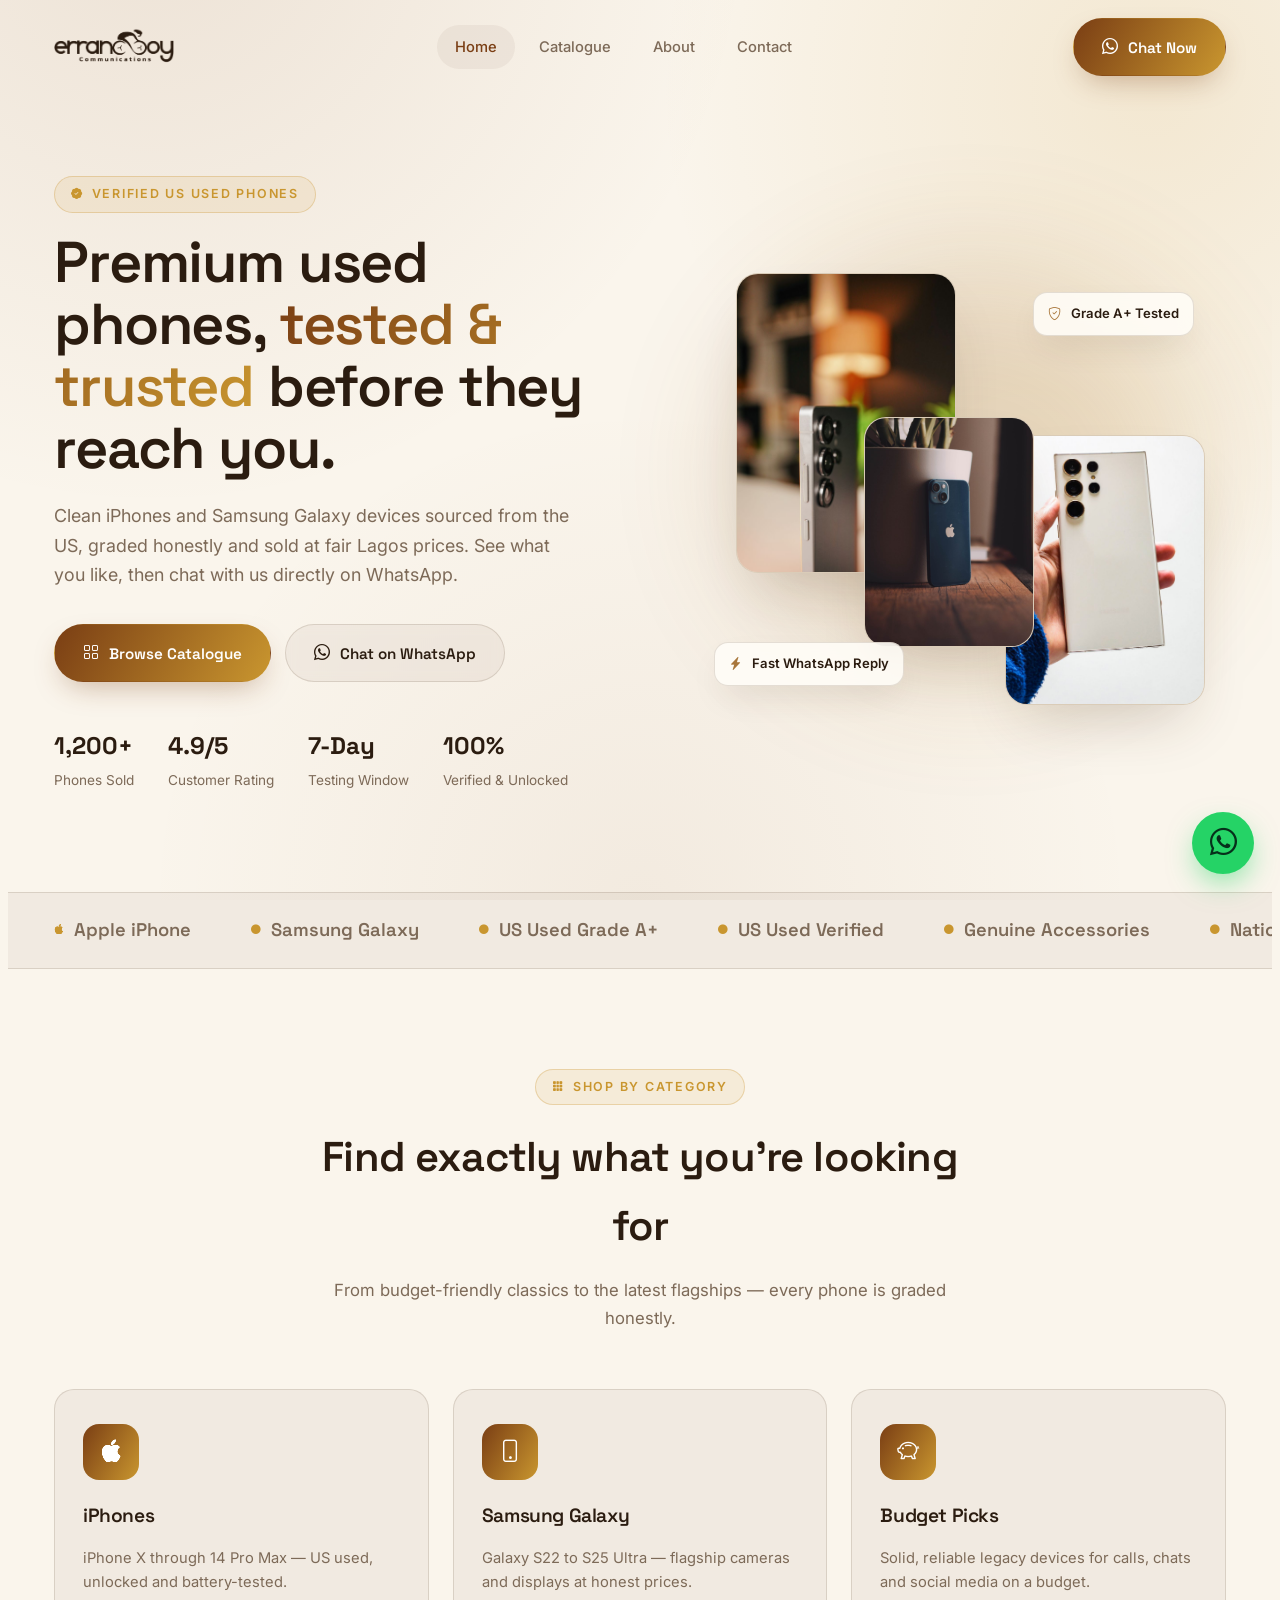
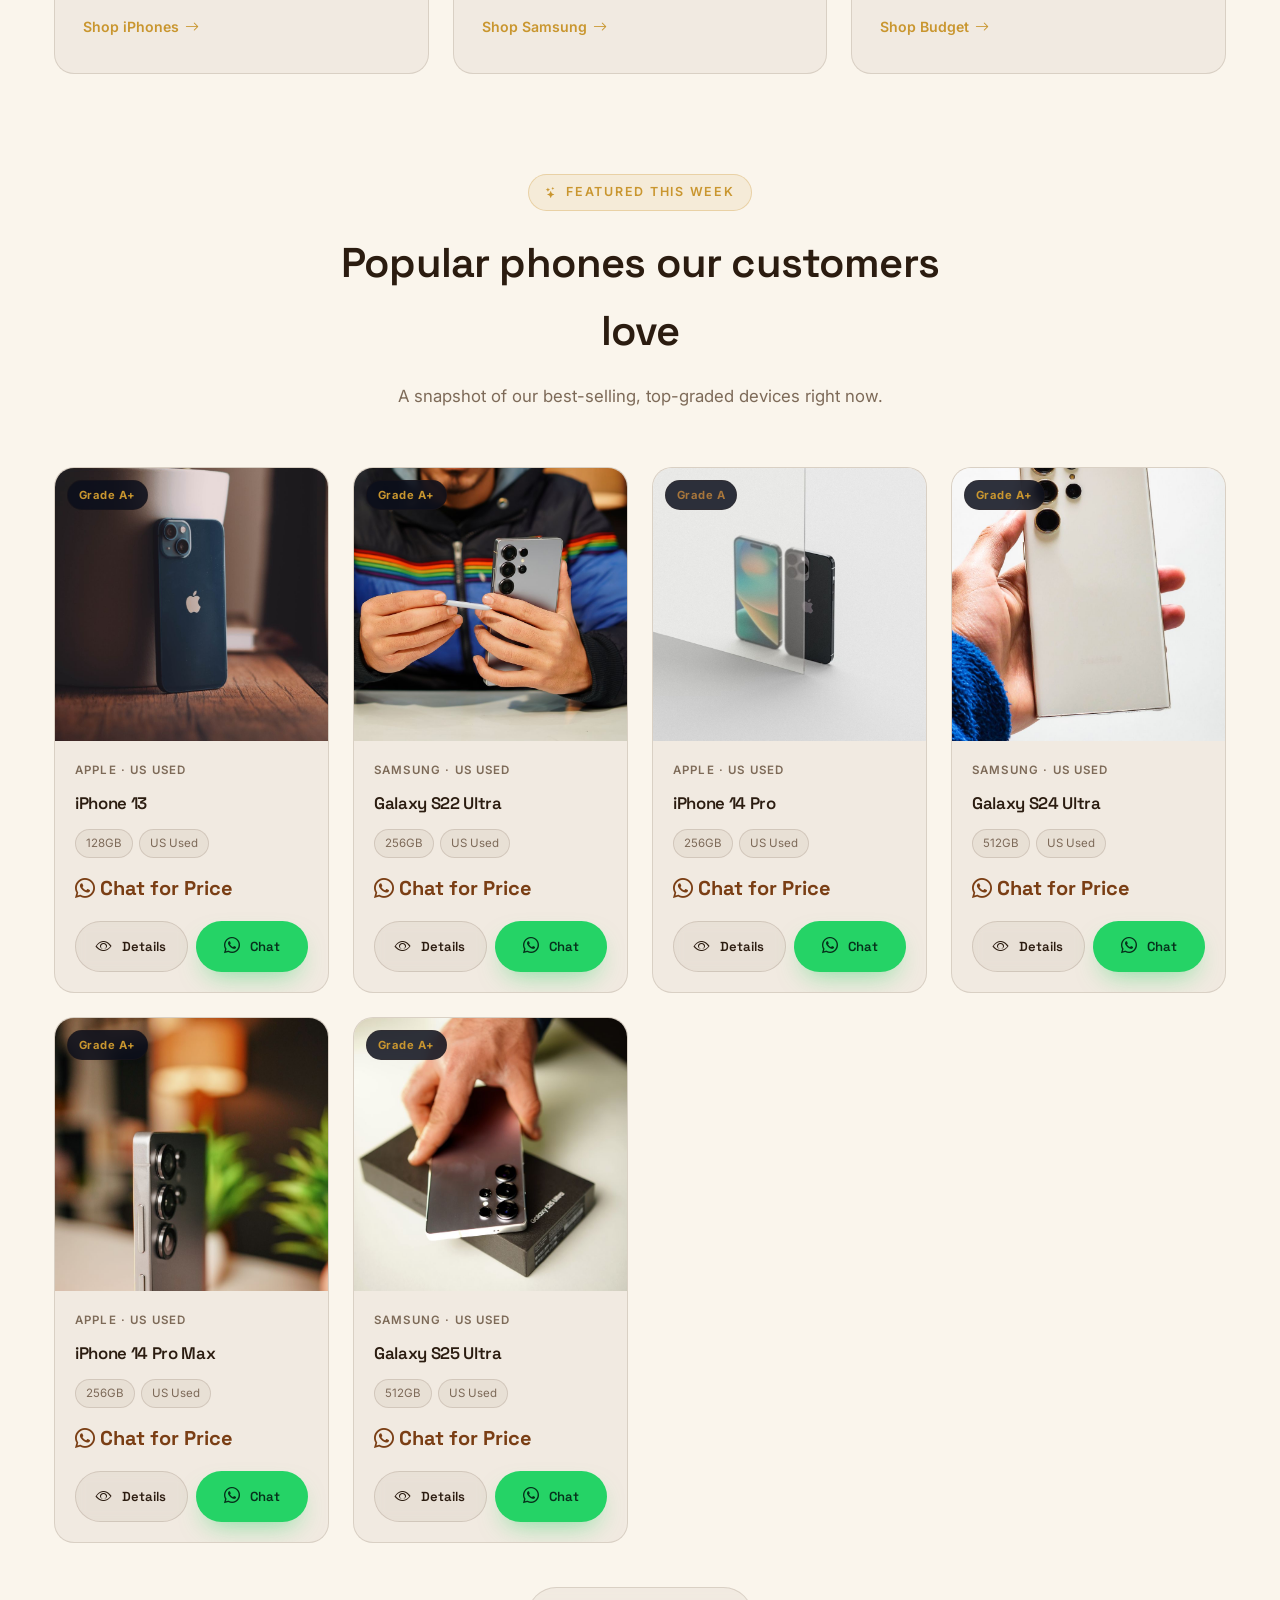
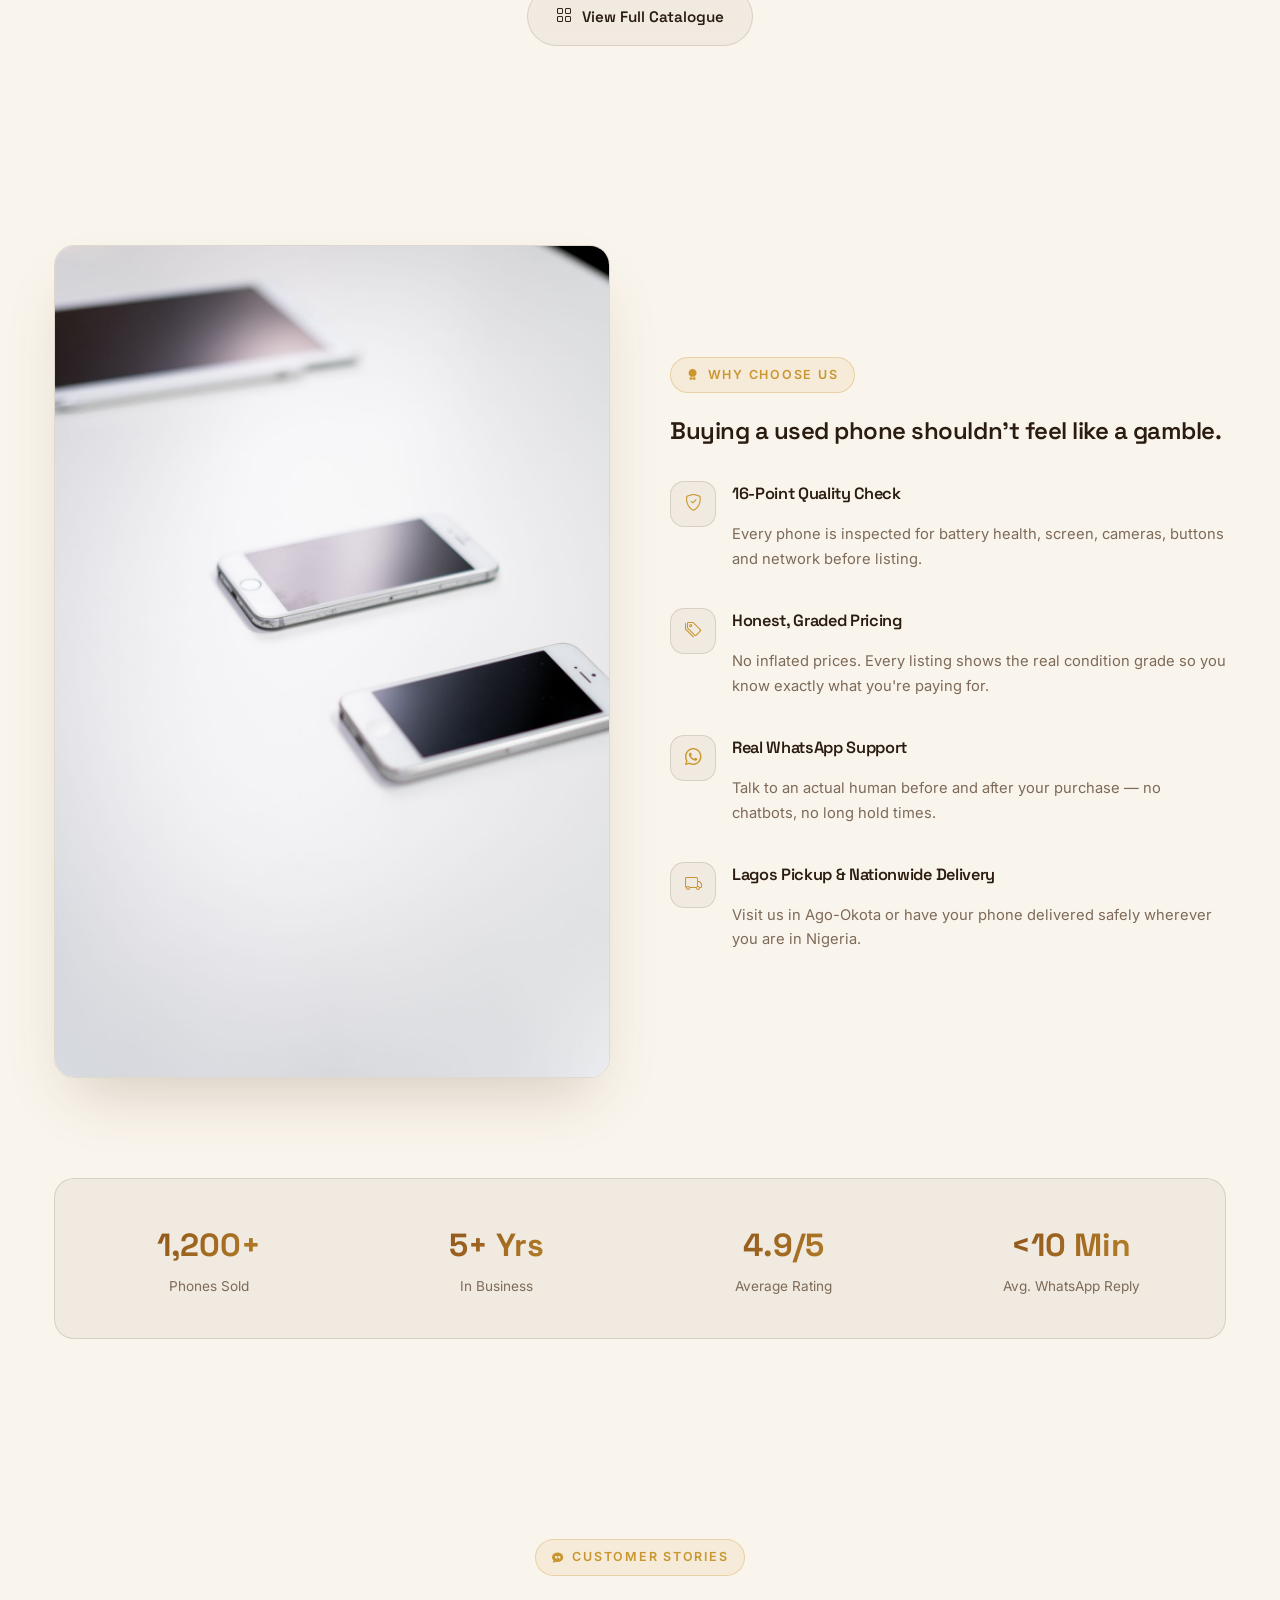
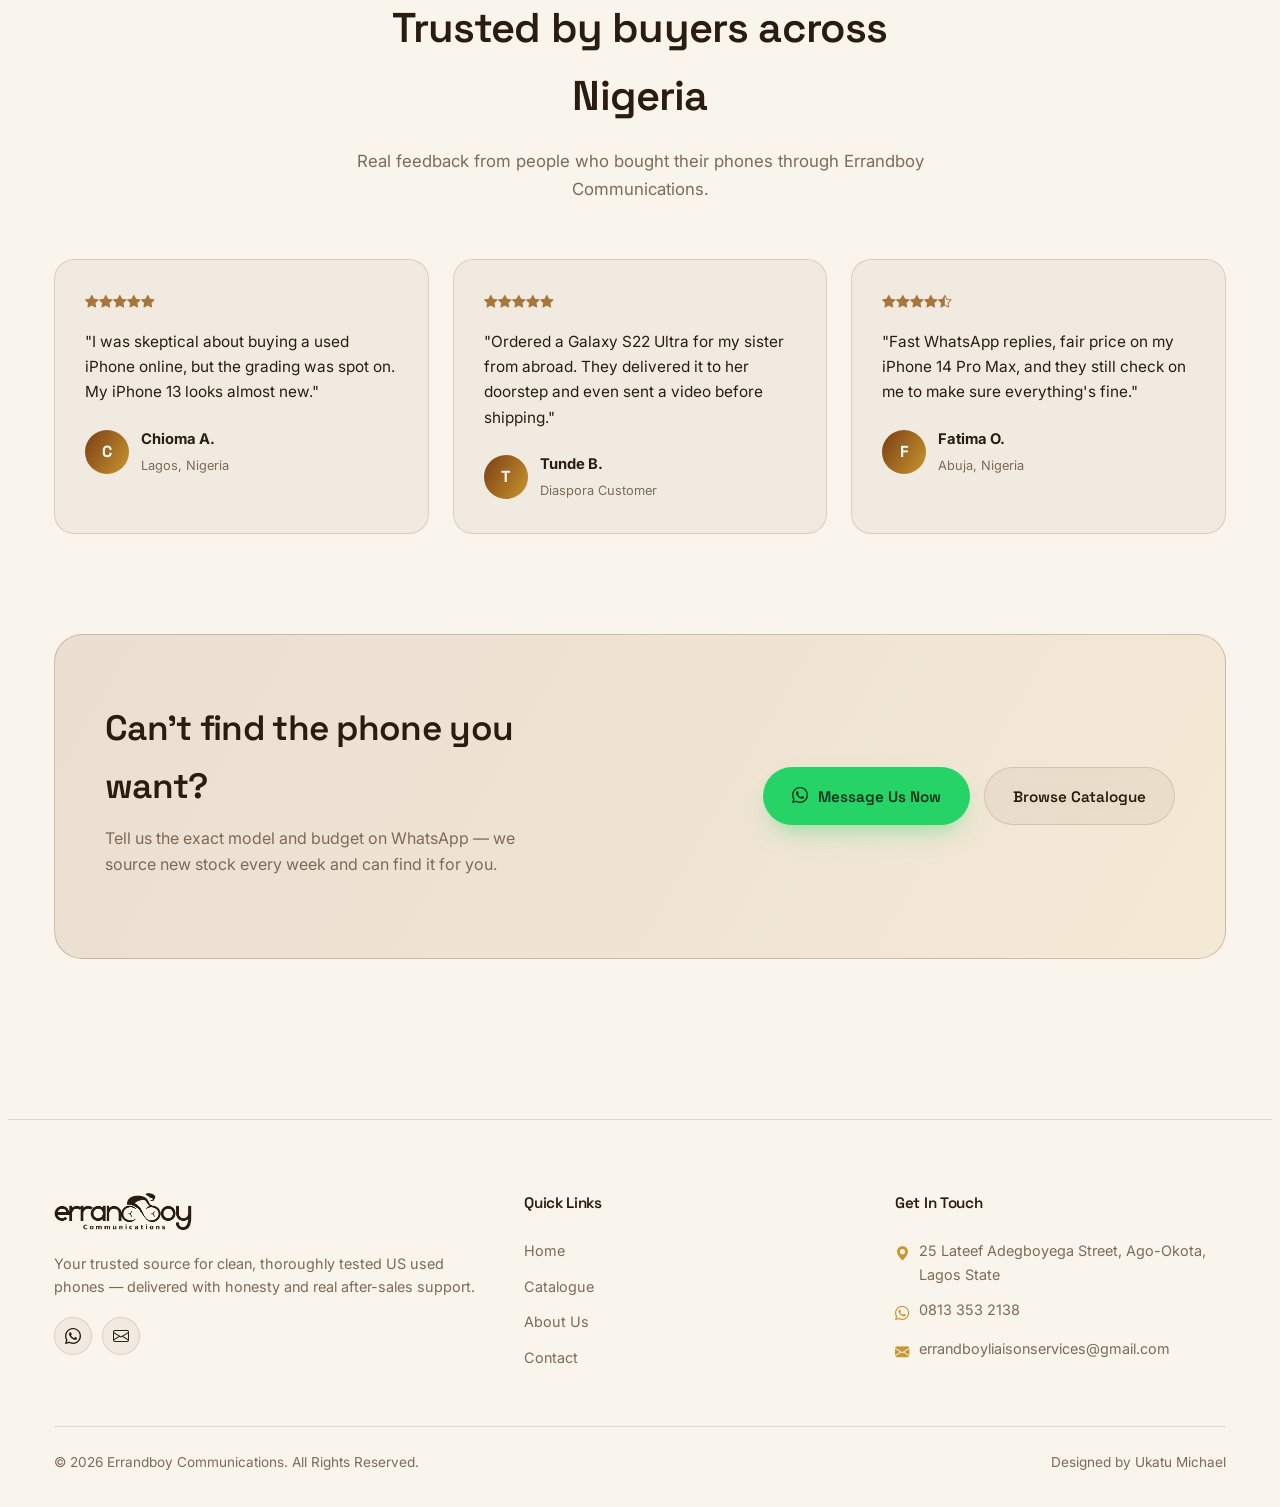
==== commit 4bceabee: "corrections made" ====
--- a/index.html
+++ b/index.html
@@ -2,9 +2,9 @@
 <html lang="en">
 <head>
 <meta charset="utf-8">
-<title>Errandboy Communications — Clean UK &amp; US Used Phones in Lagos</title>
+<title>Errandboy Communications — Clean US Used Phones in Lagos</title>
 <meta name="viewport" content="width=device-width, initial-scale=1.0">
-<meta name="description" content="Errandboy Communications is a Lagos-based dealer of clean, verified UK & US used iPhones and Samsung Galaxy phones. Browse the catalogue and inquire directly on WhatsApp.">
+<meta name="description" content="Errandboy Communications is a Lagos-based dealer of clean, verified US used iPhones and Samsung Galaxy phones. Browse the catalogue and inquire directly on WhatsApp.">
 <link rel="icon" type="image/png" sizes="32x32" href="img/favicon-32.png">
 <link rel="icon" type="image/png" sizes="16x16" href="img/favicon-16.png">
 <link rel="apple-touch-icon" sizes="180x180" href="img/favicon-180.png">
@@ -21,7 +21,7 @@
 <nav id="mainNav" class="navbar">
     <div class="container">
         <a href="index.html" class="brand">
-            <img src="img/logo-transparent.png" alt="Errandboy Communications" class="brand-logo">
+            <img src="img/logo-brown.png" alt="Errandboy Communications" class="brand-logo">
         </a>
         <div class="nav-links">
             <a href="index.html" class="active">Home</a>
@@ -39,7 +39,7 @@
 <div class="backdrop-veil" id="backdropVeil"></div>
 <div class="mobile-panel" id="mobilePanel">
     <div class="mobile-panel-head">
-        <div class="brand"><img src="img/logo-transparent.png" alt="Errandboy Communications" class="brand-logo"></div>
+        <div class="brand"><img src="img/logo-brown.png" alt="Errandboy Communications" class="brand-logo"></div>
         <button id="panelClose" class="nav-toggle" aria-label="Close menu"><i class="bi bi-x-lg"></i></button>
     </div>
     <a class="nav-link" href="index.html">Home</a>
@@ -53,9 +53,9 @@
 <header class="hero">
     <div class="container hero-grid">
         <div>
-            <div class="eyebrow"><i class="bi bi-patch-check-fill"></i> Verified UK &amp; US Used Phones</div>
+            <div class="eyebrow"><i class="bi bi-patch-check-fill"></i> Verified US Used Phones</div>
             <h1>Premium used phones, <span class="text-grad">tested &amp; trusted</span> before they reach you.</h1>
-            <p class="lead">Clean iPhones and Samsung Galaxy devices sourced from the UK and US, graded honestly and sold at fair Lagos prices. See what you like, then chat with us directly on WhatsApp.</p>
+            <p class="lead">Clean iPhones and Samsung Galaxy devices sourced from the US, graded honestly and sold at fair Lagos prices. See what you like, then chat with us directly on WhatsApp.</p>
             <div class="hero-cta">
                 <a href="catalog.html" class="btn btn-brand"><i class="bi bi-grid"></i> Browse Catalogue</a>
                 <a href="#" data-wa-generic target="_blank" rel="noopener" class="btn btn-ghost"><i class="bi bi-whatsapp"></i> Chat on WhatsApp</a>
@@ -84,13 +84,13 @@
         <div class="marquee-track">
             <span><i class="bi bi-apple"></i> Apple iPhone</span>
             <span><i class="bi bi-circle-fill"></i> Samsung Galaxy</span>
-            <span><i class="bi bi-circle-fill"></i> UK Used Grade A+</span>
+            <span><i class="bi bi-circle-fill"></i> US Used Grade A+</span>
             <span><i class="bi bi-circle-fill"></i> US Used Verified</span>
             <span><i class="bi bi-circle-fill"></i> Genuine Accessories</span>
             <span><i class="bi bi-circle-fill"></i> Nationwide Delivery</span>
             <span><i class="bi bi-apple"></i> Apple iPhone</span>
             <span><i class="bi bi-circle-fill"></i> Samsung Galaxy</span>
-            <span><i class="bi bi-circle-fill"></i> UK Used Grade A+</span>
+            <span><i class="bi bi-circle-fill"></i> US Used Grade A+</span>
             <span><i class="bi bi-circle-fill"></i> US Used Verified</span>
             <span><i class="bi bi-circle-fill"></i> Genuine Accessories</span>
             <span><i class="bi bi-circle-fill"></i> Nationwide Delivery</span>
@@ -110,7 +110,7 @@
             <a href="catalog.html?cat=iphone" class="cat-card reveal">
                 <div class="cat-icon"><i class="bi bi-apple"></i></div>
                 <h3>iPhones</h3>
-                <p>iPhone X through 14 Pro Max — UK &amp; US used, unlocked and battery-tested.</p>
+                <p>iPhone X through 14 Pro Max — US used, unlocked and battery-tested.</p>
                 <span class="cat-link">Shop iPhones <i class="bi bi-arrow-right"></i></span>
             </a>
             <a href="catalog.html?cat=samsung" class="cat-card reveal">
@@ -223,7 +223,7 @@
                 <p class="msg">"Ordered a Galaxy S22 Ultra for my sister from abroad. They delivered it to her doorstep and even sent a video before shipping."</p>
                 <div class="testi-person">
                     <div class="testi-avatar">T</div>
-                    <div><strong>Tunde B.</strong><span>Diaspora Customer, UK</span></div>
+                    <div><strong>Tunde B.</strong><span>Diaspora Customer</span></div>
                 </div>
             </div>
             <div class="testi-card reveal">
@@ -259,8 +259,8 @@
     <div class="container">
         <div class="footer-grid">
             <div>
-                <div class="brand"><img src="img/logo-transparent.png" style="max-width: 40%;" alt="Errandboy Communications" class="brand-logo"></div>
-                <p>Your trusted source for clean, thoroughly tested UK &amp; US used phones — delivered with honesty and real after-sales support.</p>
+                <div class="brand"><img src="img/logo-brown.png" style="max-width: 40%;" alt="Errandboy Communications" class="brand-logo"></div>
+                <p>Your trusted source for clean, thoroughly tested US used phones — delivered with honesty and real after-sales support.</p>
                 <div class="social-row">
                     <a href="#" data-wa-generic target="_blank" rel="noopener" aria-label="WhatsApp"><i class="bi bi-whatsapp"></i></a>
                     <a href="mailto:errandboyliaisonservices@gmail.com" aria-label="Email"><i class="bi bi-envelope"></i></a>
--- a/css/style.css
+++ b/css/style.css
@@ -2,24 +2,24 @@
    Errandboy Communications — Design Tokens
    ========================================================================== */
 :root {
-    --bg: #070a13;
-    --bg-soft: #0c1120;
-    --surface: rgba(255, 255, 255, 0.045);
-    --surface-strong: rgba(255, 255, 255, 0.08);
-    --border: rgba(255, 255, 255, 0.09);
-    --text: #eef1fb;
-    --muted: #97a0ba;
-    --accent: #7c5cff;
-    --accent-2: #22d3ee;
-    --gold: #ffb020;
+    --bg: #faf5ec;
+    --bg-soft: #f2e6d3;
+    --surface: rgba(74, 44, 23, 0.05);
+    --surface-strong: rgba(74, 44, 23, 0.09);
+    --border: rgba(74, 44, 23, 0.14);
+    --text: #2b1c10;
+    --muted: #7d6a58;
+    --accent: #7a3e14;
+    --accent-2: #c9962f;
+    --gold: #a8763b;
     --whatsapp: #25d366;
-    --danger: #ff6b6b;
+    --danger: #c0392b;
     --radius: 20px;
     --radius-sm: 12px;
-    --shadow-lg: 0 30px 60px -20px rgba(0, 0, 0, 0.6);
-    --shadow-md: 0 15px 35px -12px rgba(0, 0, 0, 0.55);
+    --shadow-lg: 0 30px 60px -20px rgba(74, 44, 23, 0.22);
+    --shadow-md: 0 15px 35px -12px rgba(74, 44, 23, 0.18);
     --grad-brand: linear-gradient(120deg, var(--accent) 0%, var(--accent-2) 100%);
-    --grad-gold: linear-gradient(120deg, #ffd27a 0%, var(--gold) 100%);
+    --grad-gold: linear-gradient(120deg, #e3c896 0%, var(--gold) 100%);
     --container: 1220px;
 }
 
@@ -43,15 +43,15 @@
     inset: 0;
     z-index: -2;
     background:
-        radial-gradient(circle at 12% -10%, rgba(124, 92, 255, 0.28), transparent 40%),
-        radial-gradient(circle at 90% 10%, rgba(34, 211, 238, 0.16), transparent 35%),
-        radial-gradient(circle at 50% 100%, rgba(124, 92, 255, 0.12), transparent 45%),
+        radial-gradient(circle at 12% -10%, rgba(122, 62, 20, 0.10), transparent 40%),
+        radial-gradient(circle at 90% 10%, rgba(201, 150, 47, 0.14), transparent 35%),
+        radial-gradient(circle at 50% 100%, rgba(122, 62, 20, 0.06), transparent 45%),
         var(--bg);
 }
 
 h1, h2, h3, h4, h5, h6 {
     font-family: 'Space Grotesk', 'Inter', sans-serif;
-    color: #fff;
+    color: var(--text);
     letter-spacing: -0.02em;
     font-weight: 600;
     margin: 0;
@@ -75,8 +75,8 @@
     letter-spacing: 0.14em;
     text-transform: uppercase;
     color: var(--accent-2);
-    background: rgba(34, 211, 238, 0.08);
-    border: 1px solid rgba(34, 211, 238, 0.25);
+    background: rgba(201, 150, 47, 0.10);
+    border: 1px solid rgba(201, 150, 47, 0.3);
     padding: 7px 16px;
     border-radius: 100px;
     margin-bottom: 18px;
@@ -118,9 +118,9 @@
 .btn-brand {
     background: var(--grad-brand);
     color: #fff;
-    box-shadow: 0 12px 30px -10px rgba(124, 92, 255, 0.55);
-}
-.btn-brand:hover { box-shadow: 0 18px 40px -10px rgba(124, 92, 255, 0.7); color: #fff; }
+    box-shadow: 0 12px 30px -10px rgba(122, 62, 20, 0.4);
+}
+.btn-brand:hover { box-shadow: 0 18px 40px -10px rgba(122, 62, 20, 0.5); color: #fff; }
 
 .btn-ghost {
     background: var(--surface);
@@ -128,7 +128,7 @@
     border-color: var(--border);
     backdrop-filter: blur(6px);
 }
-.btn-ghost:hover { background: var(--surface-strong); color: #fff; }
+.btn-ghost:hover { background: var(--surface-strong); color: var(--text); }
 
 .btn-whatsapp {
     background: var(--whatsapp);
@@ -153,7 +153,7 @@
 }
 .navbar.scrolled {
     padding: 12px 0;
-    background: rgba(7, 10, 19, 0.75);
+    background: rgba(250, 245, 236, 0.8);
     backdrop-filter: blur(16px) saturate(140%);
     border-bottom: 1px solid var(--border);
 }
@@ -169,7 +169,7 @@
     font-weight: 700;
     color: #fff;
     font-size: 1.05rem;
-    box-shadow: 0 8px 20px -6px rgba(124, 92, 255, 0.6);
+    box-shadow: 0 8px 20px -6px rgba(122, 62, 20, 0.4);
     flex-shrink: 0;
 }
 .brand-name { font-family: 'Space Grotesk', sans-serif; font-weight: 600; font-size: 1.08rem; color: #fff; line-height: 1.1; }
@@ -186,7 +186,7 @@
     border-radius: 100px;
     transition: all 0.25s ease;
 }
-.nav-links a:hover, .nav-links a.active { color: #fff; background: var(--surface); }
+.nav-links a:hover, .nav-links a.active { color: var(--accent); background: var(--surface); }
 
 .nav-actions { display: flex; align-items: center; gap: 12px; }
 .nav-toggle {
@@ -195,7 +195,7 @@
     border-radius: 12px;
     background: var(--surface);
     border: 1px solid var(--border);
-    color: #fff;
+    color: var(--text);
     align-items: center; justify-content: center;
     font-size: 1.2rem;
     cursor: pointer;
@@ -206,7 +206,7 @@
     top: 0; right: -100%;
     width: min(320px, 85vw);
     height: 100vh;
-    background: #0b0f1c;
+    background: #fffdf8;
     border-left: 1px solid var(--border);
     z-index: 1001;
     padding: 28px 24px;
@@ -259,7 +259,7 @@
 .hero-cta { display: flex; gap: 14px; flex-wrap: wrap; margin-bottom: 44px; }
 
 .hero-stats { display: flex; gap: 34px; flex-wrap: wrap; }
-.hero-stats .stat strong { display: block; font-family: 'Space Grotesk', sans-serif; font-size: 1.5rem; color: #fff; }
+.hero-stats .stat strong { display: block; font-family: 'Space Grotesk', sans-serif; font-size: 1.5rem; color: var(--text); }
 .hero-stats .stat span { color: var(--muted); font-size: 0.85rem; }
 
 .hero-visual { position: relative; height: 480px; }
@@ -267,7 +267,7 @@
     position: absolute; inset: 6% 6% 12% 10%;
     background: var(--grad-brand);
     filter: blur(70px);
-    opacity: 0.35;
+    opacity: 0.22;
     border-radius: 50%;
 }
 .float-card {
@@ -285,7 +285,7 @@
 
 .badge-pill {
     position: absolute;
-    background: rgba(11, 15, 28, 0.85);
+    background: rgba(255, 253, 248, 0.88);
     backdrop-filter: blur(10px);
     border: 1px solid var(--border);
     border-radius: 14px;
@@ -353,7 +353,7 @@
     position: relative;
     overflow: hidden;
 }
-.cat-card:hover { transform: translateY(-6px); border-color: rgba(124,92,255,.4); background: var(--surface-strong); }
+.cat-card:hover { transform: translateY(-6px); border-color: rgba(122,62,20,.35); background: var(--surface-strong); }
 .cat-card .cat-icon {
     width: 56px; height: 56px; border-radius: 16px;
     background: var(--grad-brand);
@@ -385,9 +385,9 @@
     flex-direction: column;
     transition: transform .3s ease, border-color .3s ease, box-shadow .3s ease;
 }
-.product-card:hover { transform: translateY(-6px); border-color: rgba(124,92,255,.35); box-shadow: var(--shadow-md); }
-
-.product-media { position: relative; aspect-ratio: 1/1; overflow: hidden; background: #0b0f1c; }
+.product-card:hover { transform: translateY(-6px); border-color: rgba(122,62,20,.3); box-shadow: var(--shadow-md); }
+
+.product-media { position: relative; aspect-ratio: 1/1; overflow: hidden; background: #f0e4d0; }
 .product-media img { width: 100%; height: 100%; object-fit: cover; transition: transform .5s ease; }
 .product-card:hover .product-media img { transform: scale(1.06); }
 
@@ -404,15 +404,15 @@
 
 .product-body { padding: 20px; display: flex; flex-direction: column; gap: 10px; flex: 1; }
 .product-brand { font-size: 0.72rem; text-transform: uppercase; letter-spacing: .1em; color: var(--muted); font-weight: 600; }
-.product-name { font-size: 1.05rem; font-weight: 600; color: #fff; font-family: 'Space Grotesk', sans-serif; }
+.product-name { font-size: 1.05rem; font-weight: 600; color: var(--text); font-family: 'Space Grotesk', sans-serif; }
 .product-specs { display: flex; flex-wrap: wrap; gap: 6px; margin: 2px 0 4px; }
 .product-specs span {
     font-size: 0.72rem; color: var(--muted);
-    background: rgba(255,255,255,.05);
+    background: rgba(74,44,23,.05);
     border: 1px solid var(--border);
     padding: 4px 10px; border-radius: 100px;
 }
-.product-price { font-family: 'Space Grotesk', sans-serif; font-size: 1.25rem; font-weight: 700; color: #fff; margin-top: auto; }
+.product-price { font-family: 'Space Grotesk', sans-serif; font-size: 1.25rem; font-weight: 700; color: var(--accent); margin-top: auto; }
 .product-price small { display: block; font-family: 'Inter', sans-serif; font-size: 0.7rem; color: var(--muted); font-weight: 500; }
 .product-actions { display: flex; gap: 8px; margin-top: 6px; }
 .product-actions .btn { flex: 1; padding: 11px 14px; font-size: 0.82rem; }
@@ -430,7 +430,7 @@
 .catalog-banner::before {
     content: "";
     position: absolute; inset: 0;
-    background: linear-gradient(180deg, rgba(7,10,19,.55) 0%, rgba(7,10,19,.92) 90%), var(--bg);
+    background: linear-gradient(180deg, rgba(250,245,236,.5) 0%, rgba(250,245,236,.94) 90%), var(--bg);
 }
 .catalog-banner .container { position: relative; z-index: 2; text-align: center; }
 .catalog-banner h1 { font-size: clamp(2rem, 4vw, 3rem); margin-bottom: 14px; }
@@ -466,9 +466,9 @@
 .search-box { position: relative; flex: 1; min-width: 220px; max-width: 320px; }
 .search-box input {
     width: 100%;
-    background: rgba(255,255,255,.04);
-    border: 1px solid var(--border);
-    color: #fff;
+    background: rgba(74,44,23,.04);
+    border: 1px solid var(--border);
+    color: var(--text);
     padding: 11px 16px 11px 42px;
     border-radius: 100px;
     font-size: 0.9rem;
@@ -478,7 +478,7 @@
 .search-box i { position: absolute; left: 16px; top: 50%; transform: translateY(-50%); color: var(--muted); }
 
 .sort-select {
-    background: rgba(255,255,255,.04);
+    background: rgba(74,44,23,.04);
     border: 1px solid var(--border);
     color: var(--text);
     padding: 10px 16px;
@@ -486,7 +486,7 @@
     font-size: 0.85rem;
     outline: none;
 }
-.sort-select option { background: #0b0f1c; }
+.sort-select option { background: #fff; color: var(--text); }
 
 .results-meta { color: var(--muted); font-size: 0.88rem; margin-bottom: 22px; }
 .empty-state { text-align: center; padding: 70px 20px; color: var(--muted); }
@@ -527,7 +527,7 @@
     padding: 40px 20px;
 }
 .stats-strip .stat { text-align: center; }
-.stats-strip strong { display: block; font-family: 'Space Grotesk', sans-serif; font-size: 2rem; color: #fff; background: var(--grad-brand); -webkit-background-clip: text; background-clip: text; -webkit-text-fill-color: transparent; }
+.stats-strip strong { display: block; font-family: 'Space Grotesk', sans-serif; font-size: 2rem; color: var(--text); background: var(--grad-brand); -webkit-background-clip: text; background-clip: text; -webkit-text-fill-color: transparent; }
 .stats-strip span { color: var(--muted); font-size: 0.85rem; }
 @media (max-width: 700px) { .stats-strip { grid-template-columns: repeat(2, 1fr); } }
 
@@ -542,7 +542,7 @@
     padding: 30px;
 }
 .testi-card .stars { color: var(--gold); font-size: 0.85rem; margin-bottom: 16px; }
-.testi-card p.msg { color: #dfe4f2; font-size: 0.96rem; margin-bottom: 22px; }
+.testi-card p.msg { color: var(--text); font-size: 0.96rem; margin-bottom: 22px; }
 .testi-person { display: flex; align-items: center; gap: 12px; }
 .testi-avatar {
     width: 44px; height: 44px; border-radius: 50%;
@@ -550,7 +550,7 @@
     display: flex; align-items: center; justify-content: center;
     font-family: 'Space Grotesk', sans-serif; font-weight: 700; color: #fff;
 }
-.testi-person strong { display: block; font-size: 0.92rem; color: #fff; }
+.testi-person strong { display: block; font-size: 0.92rem; color: var(--text); }
 .testi-person span { font-size: 0.8rem; color: var(--muted); }
 @media (max-width: 900px) { .testi-grid { grid-template-columns: 1fr; } }
 
@@ -560,8 +560,8 @@
 .cta-banner {
     border-radius: 28px;
     padding: 64px 50px;
-    background: linear-gradient(120deg, rgba(124,92,255,.18), rgba(34,211,238,.12));
-    border: 1px solid rgba(124,92,255,.3);
+    background: linear-gradient(120deg, rgba(122,62,20,.12), rgba(201,150,47,.12));
+    border: 1px solid rgba(122,62,20,.25);
     display: flex; align-items: center; justify-content: space-between; gap: 30px; flex-wrap: wrap;
     position: relative;
     overflow: hidden;
@@ -623,16 +623,16 @@
 .info-card a:hover { color: var(--accent-2); }
 
 .map-frame { border-radius: 16px; overflow: hidden; border: 1px solid var(--border); margin-top: 24px; }
-.map-frame iframe { width: 100%; height: 260px; border: 0; filter: grayscale(0.3) invert(0.92) contrast(0.9); }
+.map-frame iframe { width: 100%; height: 260px; border: 0; filter: grayscale(0.2) sepia(0.12) contrast(1.02); }
 
 .form-card { background: var(--surface); border: 1px solid var(--border); border-radius: var(--radius); padding: 36px; }
 .form-group { margin-bottom: 20px; }
 .form-group label { display: block; font-size: 0.85rem; font-weight: 600; color: var(--muted); margin-bottom: 8px; }
 .form-control {
     width: 100%;
-    background: rgba(255,255,255,.04);
-    border: 1px solid var(--border);
-    color: #fff;
+    background: rgba(74,44,23,.04);
+    border: 1px solid var(--border);
+    color: var(--text);
     padding: 14px 16px;
     border-radius: 12px;
     font-size: 0.95rem;
@@ -657,7 +657,7 @@
 }
 .pm-overlay.show { opacity: 1; visibility: visible; }
 .pm-box {
-    background: #0b0f1c; border: 1px solid var(--border); border-radius: var(--radius);
+    background: #fffdf8; border: 1px solid var(--border); border-radius: var(--radius);
     max-width: 760px; width: 100%; max-height: 88vh; overflow-y: auto;
     display: grid; grid-template-columns: 1fr 1fr;
     transform: translateY(20px); transition: .35s cubic-bezier(.16,1,.3,1);
@@ -677,8 +677,8 @@
 .pm-body h3 { font-size: 1.4rem; margin-bottom: 10px; }
 .pm-spec-list { display: grid; grid-template-columns: 1fr 1fr; gap: 10px 18px; margin: 18px 0 24px; }
 .pm-spec-list div { font-size: 0.85rem; color: var(--muted); }
-.pm-spec-list div b { display: block; color: #fff; font-size: 0.92rem; margin-top: 2px; }
-.pm-price { font-family: 'Space Grotesk', sans-serif; font-size: 1.7rem; font-weight: 700; margin-bottom: 20px; }
+.pm-spec-list div b { display: block; color: var(--text); font-size: 0.92rem; margin-top: 2px; }
+.pm-price { font-family: 'Space Grotesk', sans-serif; font-size: 1.7rem; font-weight: 700; color: var(--accent); margin-bottom: 20px; }
 .pm-actions { display: flex; gap: 10px; margin-top: auto; }
 
 @media (max-width: 700px) {
@@ -709,7 +709,7 @@
    ========================================================================== */
 .footer { border-top: 1px solid var(--border); padding: 70px 0 26px; margin-top: 60px; }
 .footer-grid { display: grid; grid-template-columns: 1.3fr 1fr 1fr; gap: 40px; margin-bottom: 50px; }
-.footer h5 { font-size: 0.95rem; margin-bottom: 18px; color: #fff; }
+.footer h5 { font-size: 0.95rem; margin-bottom: 18px; color: var(--text); }
 .footer p { color: var(--muted); font-size: 0.9rem; }
 .footer .brand { margin-bottom: 16px; }
 .footer-links a { display: block; color: var(--muted); font-size: 0.9rem; padding: 6px 0; transition: color .2s ease; }
@@ -723,7 +723,7 @@
     display: flex; align-items: center; justify-content: center;
     color: var(--text); transition: all .2s ease;
 }
-.social-row a:hover { background: var(--grad-brand); border-color: transparent; }
+.social-row a:hover { background: var(--grad-brand); border-color: transparent; color: #fff; }
 .footer-bottom {
     border-top: 1px solid var(--border); padding-top: 24px;
     display: flex; justify-content: space-between; flex-wrap: wrap; gap: 12px;
@@ -747,5 +747,5 @@
 
 ::-webkit-scrollbar { width: 10px; }
 ::-webkit-scrollbar-track { background: var(--bg); }
-::-webkit-scrollbar-thumb { background: #262c40; border-radius: 10px; }
+::-webkit-scrollbar-thumb { background: #d8c3a5; border-radius: 10px; }
 ::-webkit-scrollbar-thumb:hover { background: var(--accent); }
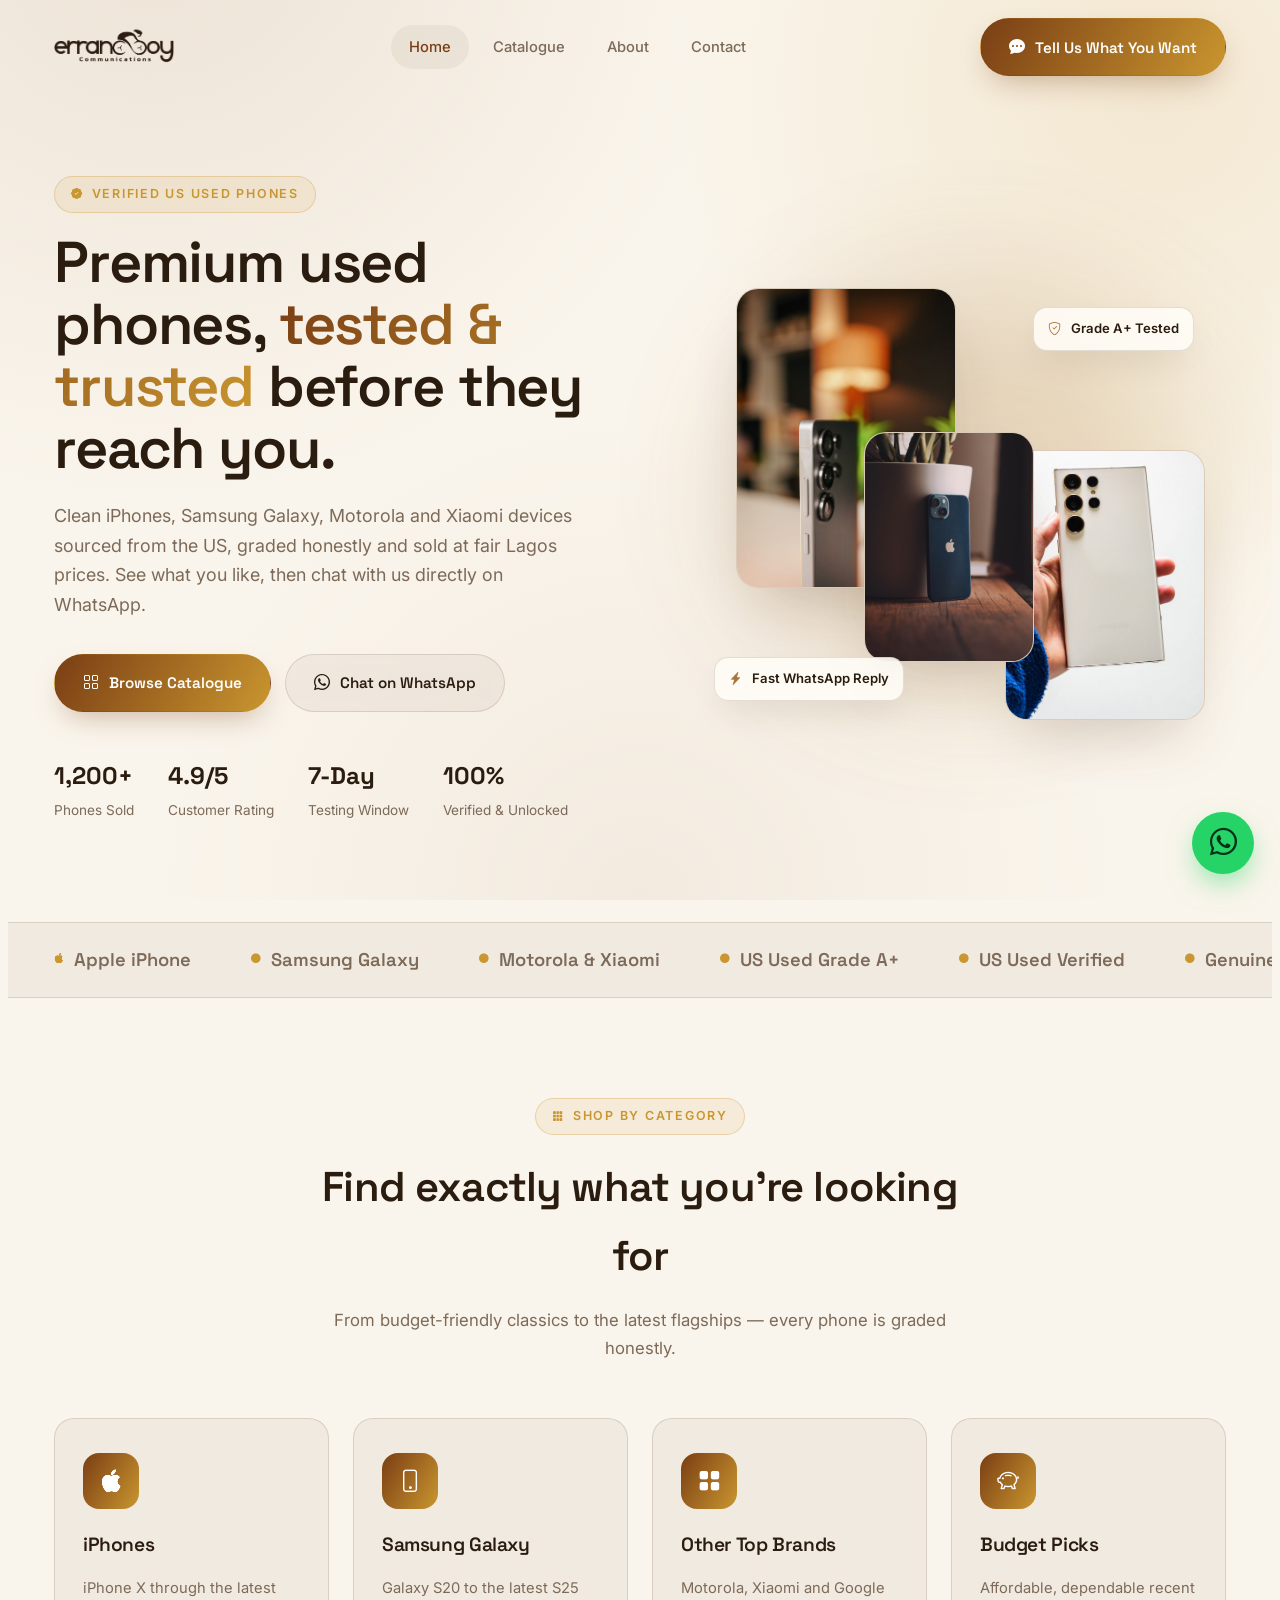
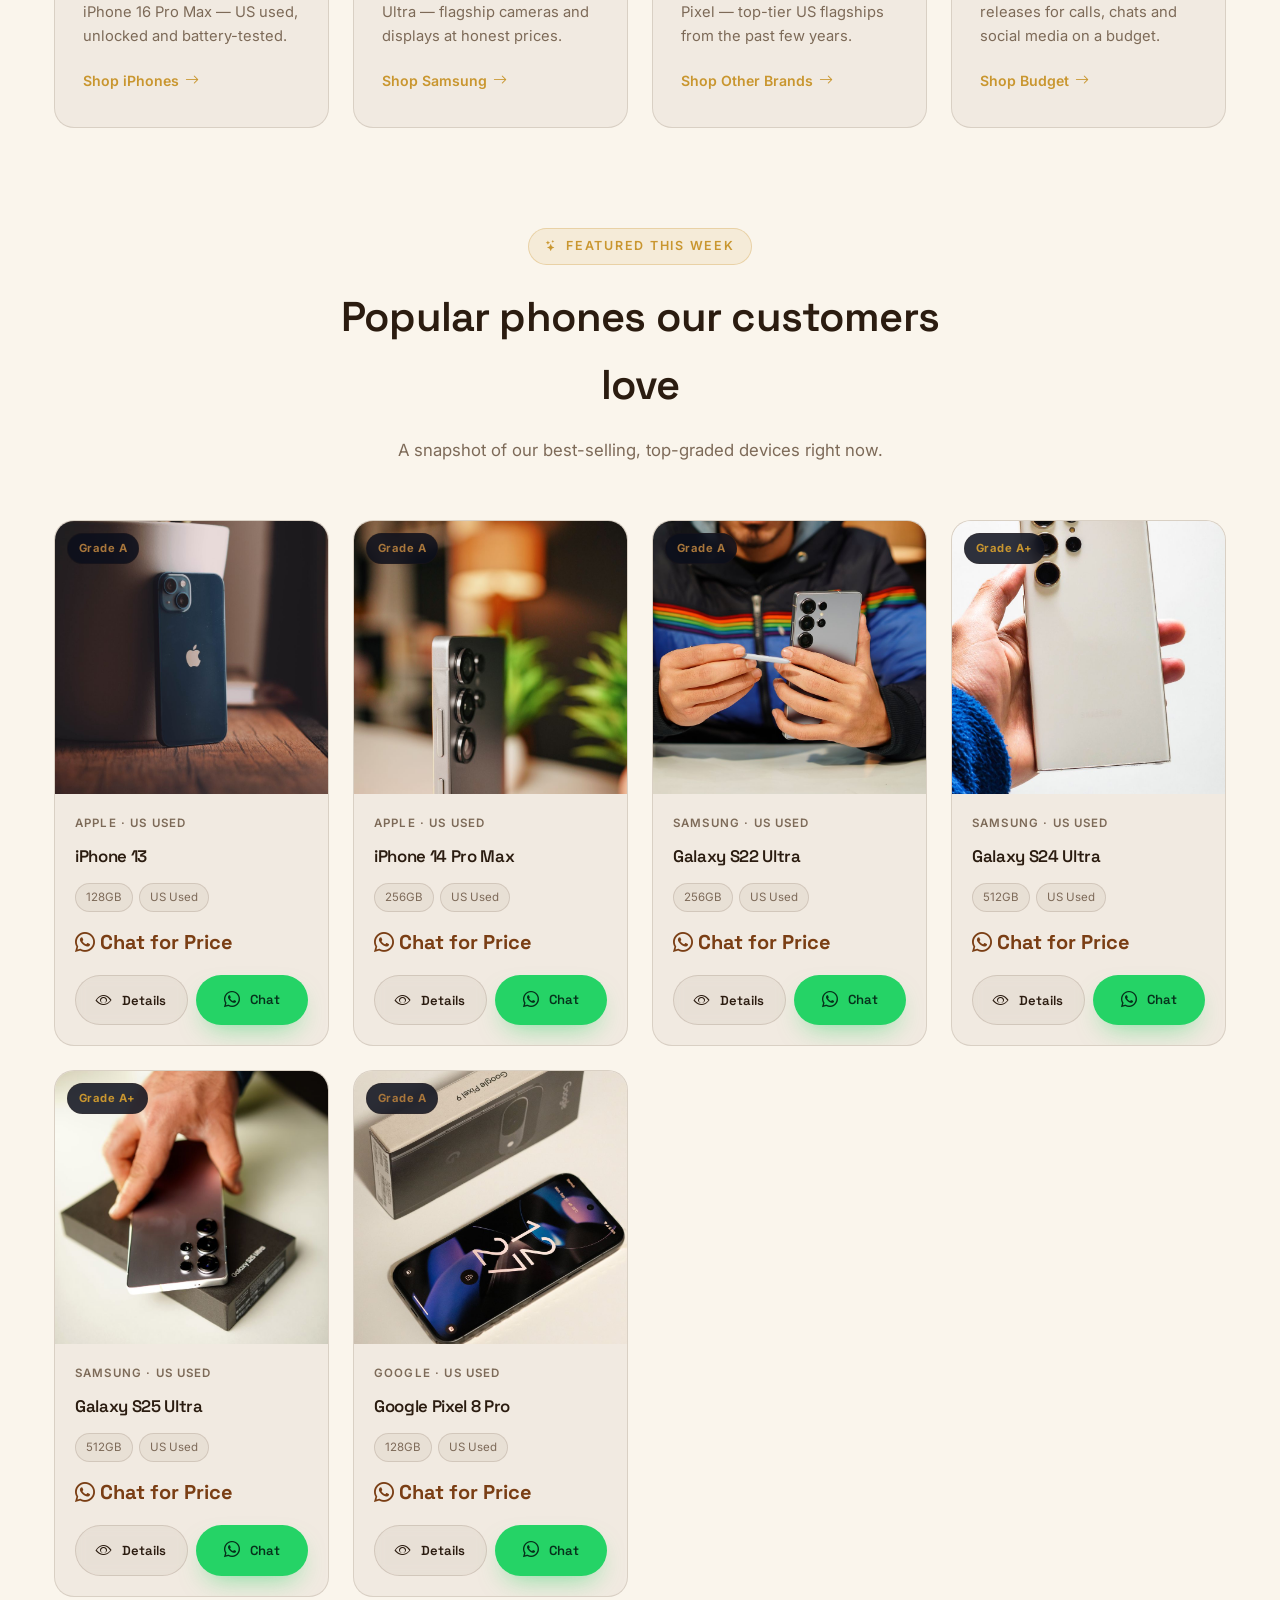
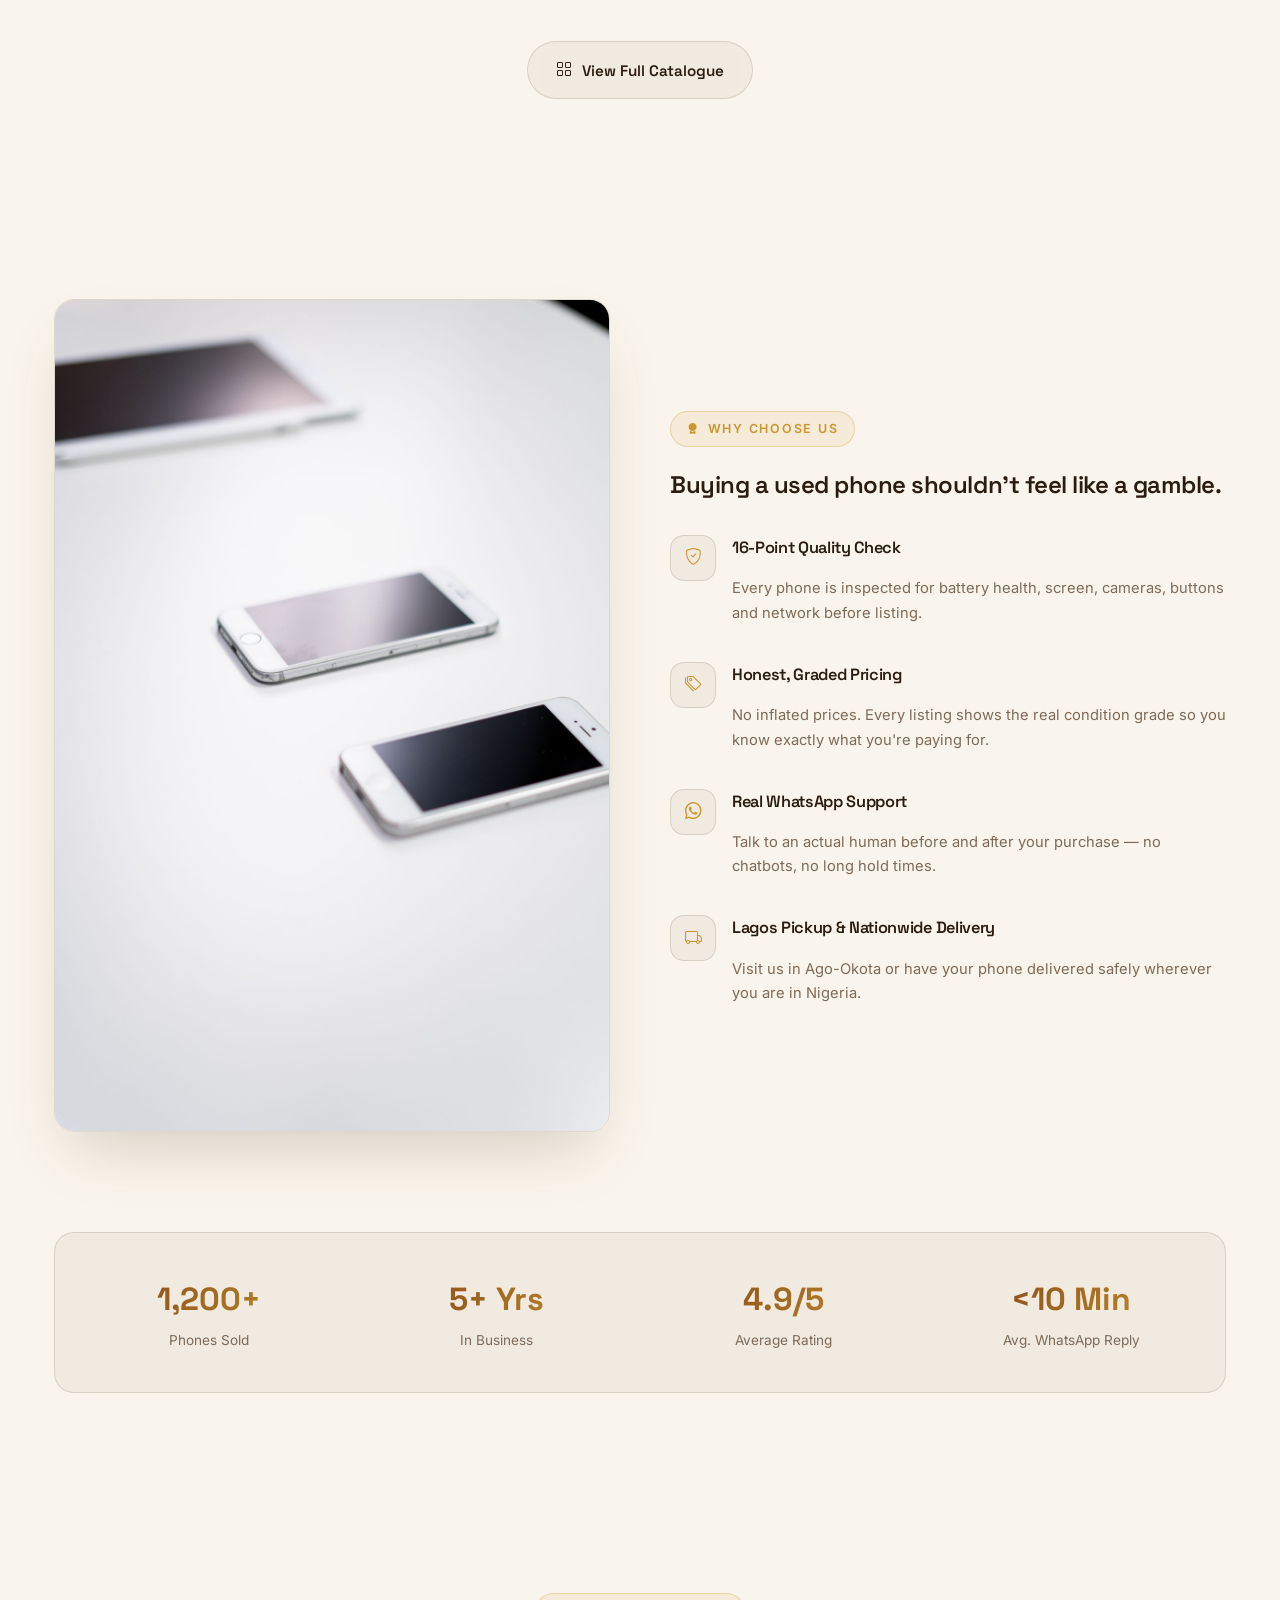
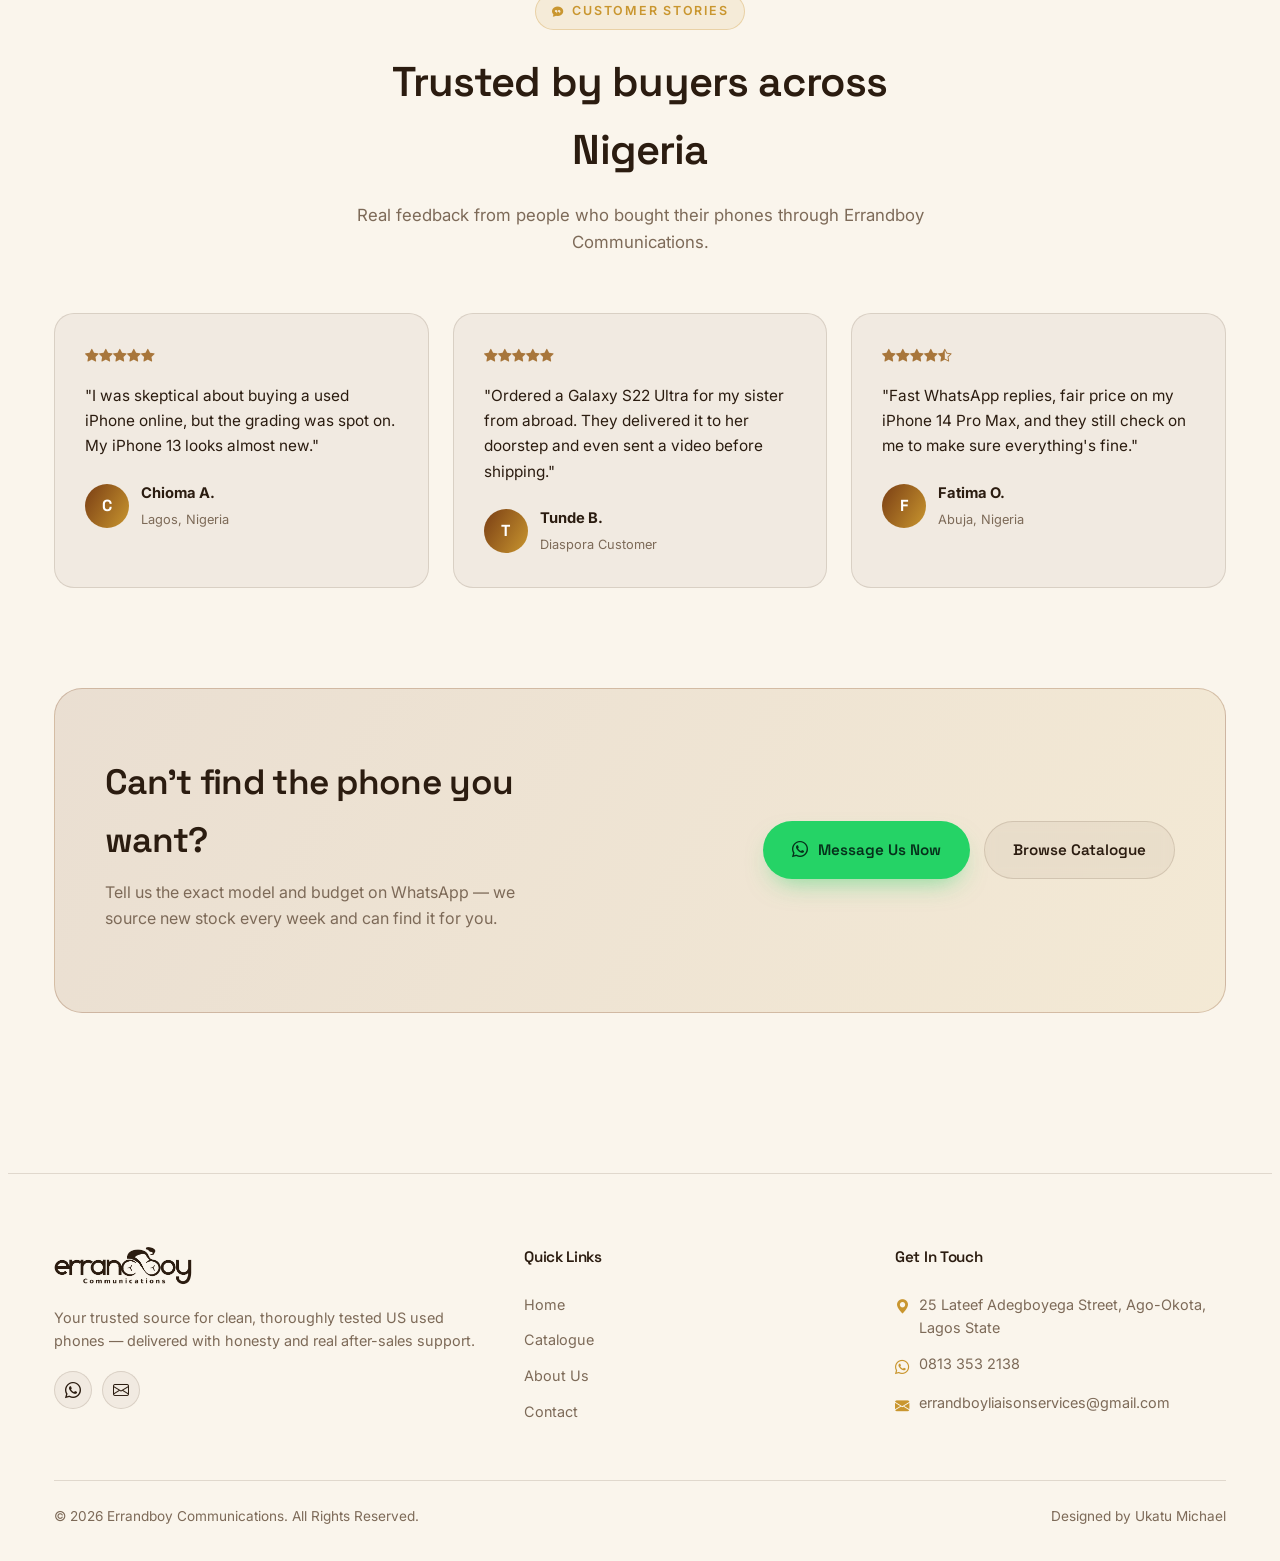
==== commit 77d15bde: "Changes made" ====
--- a/index.html
+++ b/index.html
@@ -4,7 +4,7 @@
 <meta charset="utf-8">
 <title>Errandboy Communications — Clean US Used Phones in Lagos</title>
 <meta name="viewport" content="width=device-width, initial-scale=1.0">
-<meta name="description" content="Errandboy Communications is a Lagos-based dealer of clean, verified US used iPhones and Samsung Galaxy phones. Browse the catalogue and inquire directly on WhatsApp.">
+<meta name="description" content="Errandboy Communications is a Lagos-based dealer of clean, verified US used iPhones, Samsung Galaxy, Motorola and Xiaomi phones. Browse the catalogue and inquire directly on WhatsApp.">
 <link rel="icon" type="image/png" sizes="32x32" href="img/favicon-32.png">
 <link rel="icon" type="image/png" sizes="16x16" href="img/favicon-16.png">
 <link rel="apple-touch-icon" sizes="180x180" href="img/favicon-180.png">
@@ -30,7 +30,7 @@
             <a href="contact.html">Contact</a>
         </div>
         <div class="nav-actions">
-            <a href="#" data-wa-generic target="_blank" rel="noopener" class="btn btn-brand desktop-only"><i class="bi bi-whatsapp"></i> Chat Now</a>
+            <a href="contact.html#contactFormSection" class="btn btn-brand desktop-only"><i class="bi bi-chat-dots-fill"></i> Tell Us What You Want</a>
             <button class="nav-toggle" id="navToggle" aria-label="Open menu"><i class="bi bi-list"></i></button>
         </div>
     </div>
@@ -55,7 +55,7 @@
         <div>
             <div class="eyebrow"><i class="bi bi-patch-check-fill"></i> Verified US Used Phones</div>
             <h1>Premium used phones, <span class="text-grad">tested &amp; trusted</span> before they reach you.</h1>
-            <p class="lead">Clean iPhones and Samsung Galaxy devices sourced from the US, graded honestly and sold at fair Lagos prices. See what you like, then chat with us directly on WhatsApp.</p>
+            <p class="lead">Clean iPhones, Samsung Galaxy, Motorola and Xiaomi devices sourced from the US, graded honestly and sold at fair Lagos prices. See what you like, then chat with us directly on WhatsApp.</p>
             <div class="hero-cta">
                 <a href="catalog.html" class="btn btn-brand"><i class="bi bi-grid"></i> Browse Catalogue</a>
                 <a href="#" data-wa-generic target="_blank" rel="noopener" class="btn btn-ghost"><i class="bi bi-whatsapp"></i> Chat on WhatsApp</a>
@@ -84,12 +84,14 @@
         <div class="marquee-track">
             <span><i class="bi bi-apple"></i> Apple iPhone</span>
             <span><i class="bi bi-circle-fill"></i> Samsung Galaxy</span>
+            <span><i class="bi bi-circle-fill"></i> Motorola &amp; Xiaomi</span>
             <span><i class="bi bi-circle-fill"></i> US Used Grade A+</span>
             <span><i class="bi bi-circle-fill"></i> US Used Verified</span>
             <span><i class="bi bi-circle-fill"></i> Genuine Accessories</span>
             <span><i class="bi bi-circle-fill"></i> Nationwide Delivery</span>
             <span><i class="bi bi-apple"></i> Apple iPhone</span>
             <span><i class="bi bi-circle-fill"></i> Samsung Galaxy</span>
+            <span><i class="bi bi-circle-fill"></i> Motorola &amp; Xiaomi</span>
             <span><i class="bi bi-circle-fill"></i> US Used Grade A+</span>
             <span><i class="bi bi-circle-fill"></i> US Used Verified</span>
             <span><i class="bi bi-circle-fill"></i> Genuine Accessories</span>
@@ -110,19 +112,25 @@
             <a href="catalog.html?cat=iphone" class="cat-card reveal">
                 <div class="cat-icon"><i class="bi bi-apple"></i></div>
                 <h3>iPhones</h3>
-                <p>iPhone X through 14 Pro Max — US used, unlocked and battery-tested.</p>
+                <p>iPhone X through the latest iPhone 16 Pro Max — US used, unlocked and battery-tested.</p>
                 <span class="cat-link">Shop iPhones <i class="bi bi-arrow-right"></i></span>
             </a>
             <a href="catalog.html?cat=samsung" class="cat-card reveal">
                 <div class="cat-icon"><i class="bi bi-phone"></i></div>
                 <h3>Samsung Galaxy</h3>
-                <p>Galaxy S22 to S25 Ultra — flagship cameras and displays at honest prices.</p>
+                <p>Galaxy S20 to the latest S25 Ultra — flagship cameras and displays at honest prices.</p>
                 <span class="cat-link">Shop Samsung <i class="bi bi-arrow-right"></i></span>
+            </a>
+            <a href="catalog.html?cat=other" class="cat-card reveal">
+                <div class="cat-icon"><i class="bi bi-grid-fill"></i></div>
+                <h3>Other Top Brands</h3>
+                <p>Motorola, Xiaomi and Google Pixel — top-tier US flagships from the past few years.</p>
+                <span class="cat-link">Shop Other Brands <i class="bi bi-arrow-right"></i></span>
             </a>
             <a href="catalog.html?cat=budget" class="cat-card reveal">
                 <div class="cat-icon"><i class="bi bi-piggy-bank"></i></div>
                 <h3>Budget Picks</h3>
-                <p>Solid, reliable legacy devices for calls, chats and social media on a budget.</p>
+                <p>Affordable, dependable recent releases for calls, chats and social media on a budget.</p>
                 <span class="cat-link">Shop Budget <i class="bi bi-arrow-right"></i></span>
             </a>
         </div>
--- a/css/style.css
+++ b/css/style.css
@@ -343,7 +343,7 @@
 /* ==========================================================================
    Category cards
    ========================================================================== */
-.cat-grid { display: grid; grid-template-columns: repeat(3, 1fr); gap: 24px; }
+.cat-grid { display: grid; grid-template-columns: repeat(4, 1fr); gap: 24px; }
 .cat-card {
     background: var(--surface);
     border: 1px solid var(--border);
@@ -366,7 +366,8 @@
 .cat-card .cat-link i { transition: transform .25s ease; }
 .cat-card:hover .cat-link i { transform: translateX(4px); }
 
-@media (max-width: 860px) { .cat-grid { grid-template-columns: 1fr; } }
+@media (max-width: 1080px) { .cat-grid { grid-template-columns: repeat(2, 1fr); } }
+@media (max-width: 560px) { .cat-grid { grid-template-columns: 1fr; } }
 
 /* ==========================================================================
    Product cards
@@ -487,6 +488,8 @@
     outline: none;
 }
 .sort-select option { background: #fff; color: var(--text); }
+select.form-control { cursor: pointer; }
+select.form-control option { background: #fff; color: var(--text); }
 
 .results-meta { color: var(--muted); font-size: 0.88rem; margin-bottom: 22px; }
 .empty-state { text-align: center; padding: 70px 20px; color: var(--muted); }
@@ -626,6 +629,7 @@
 .map-frame iframe { width: 100%; height: 260px; border: 0; filter: grayscale(0.2) sepia(0.12) contrast(1.02); }
 
 .form-card { background: var(--surface); border: 1px solid var(--border); border-radius: var(--radius); padding: 36px; }
+#contactFormSection { scroll-margin-top: 110px; }
 .form-group { margin-bottom: 20px; }
 .form-group label { display: block; font-size: 0.85rem; font-weight: 600; color: var(--muted); margin-bottom: 8px; }
 .form-control {
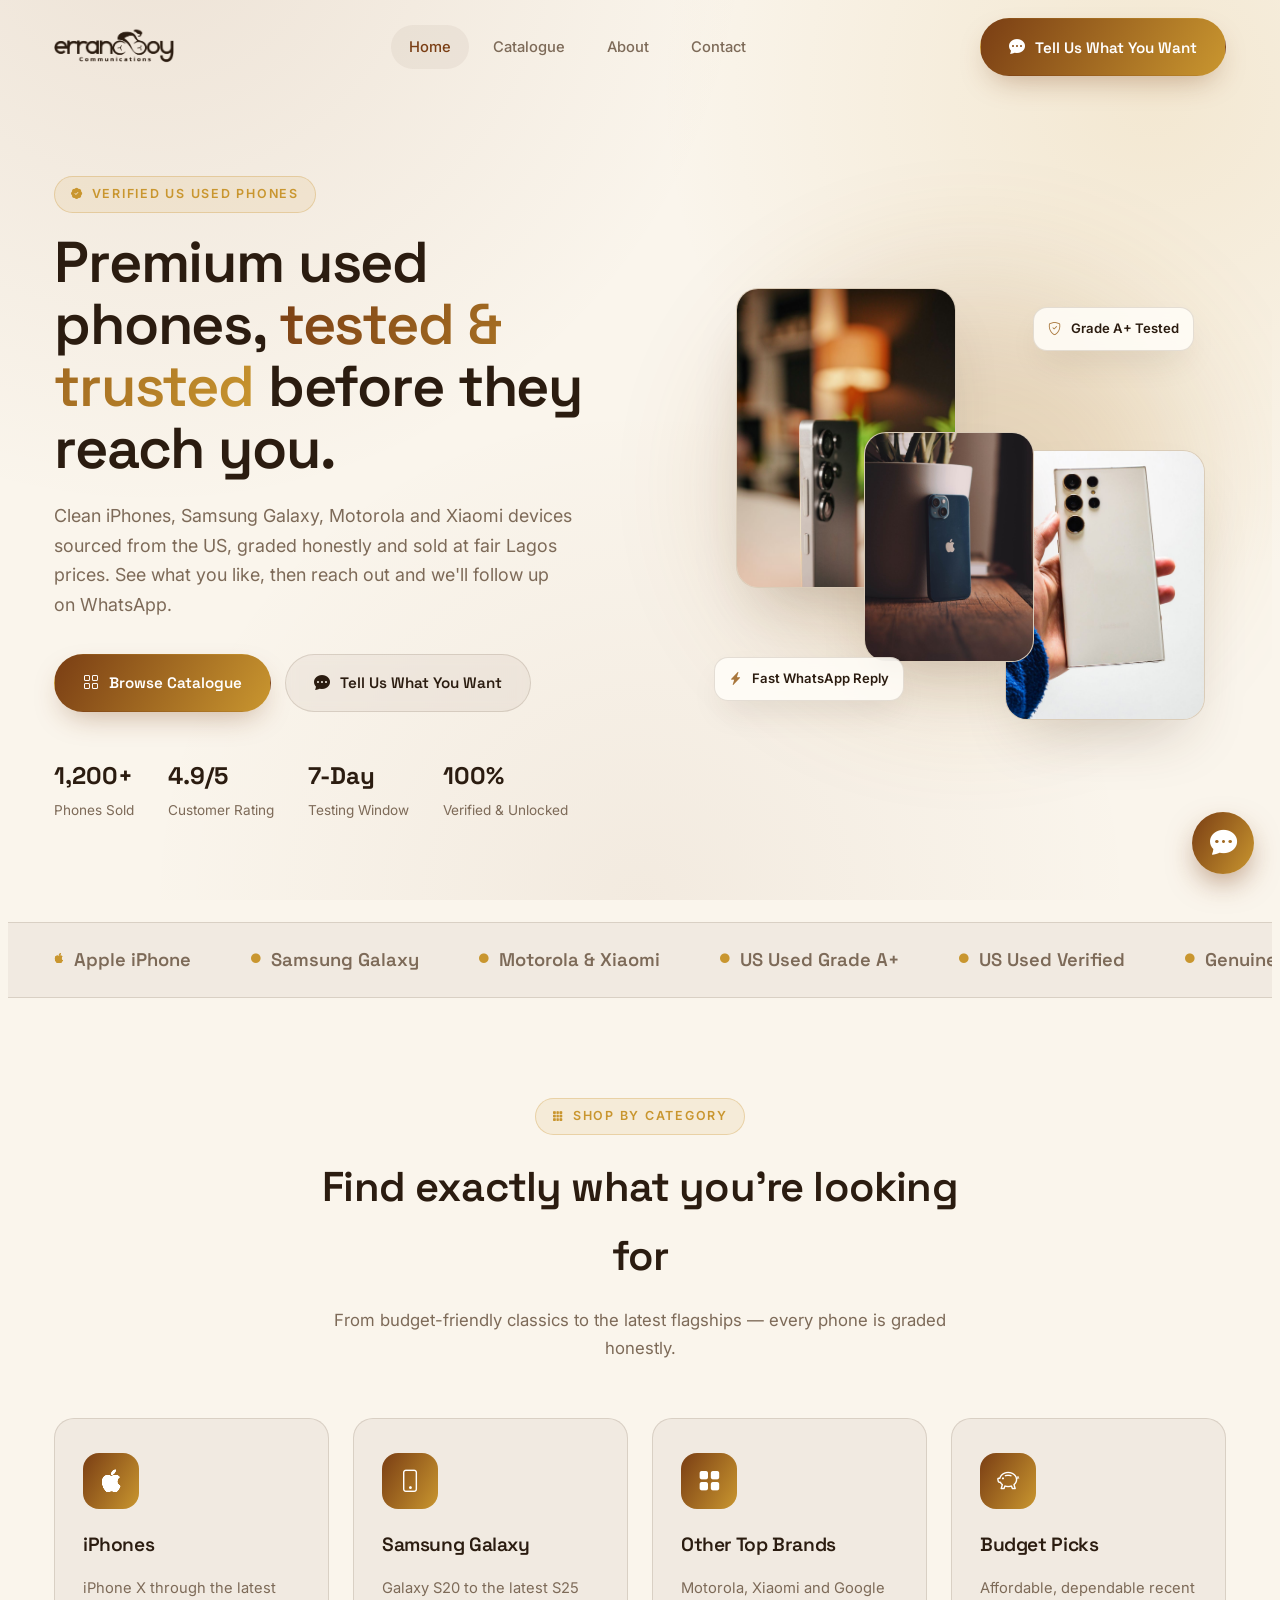
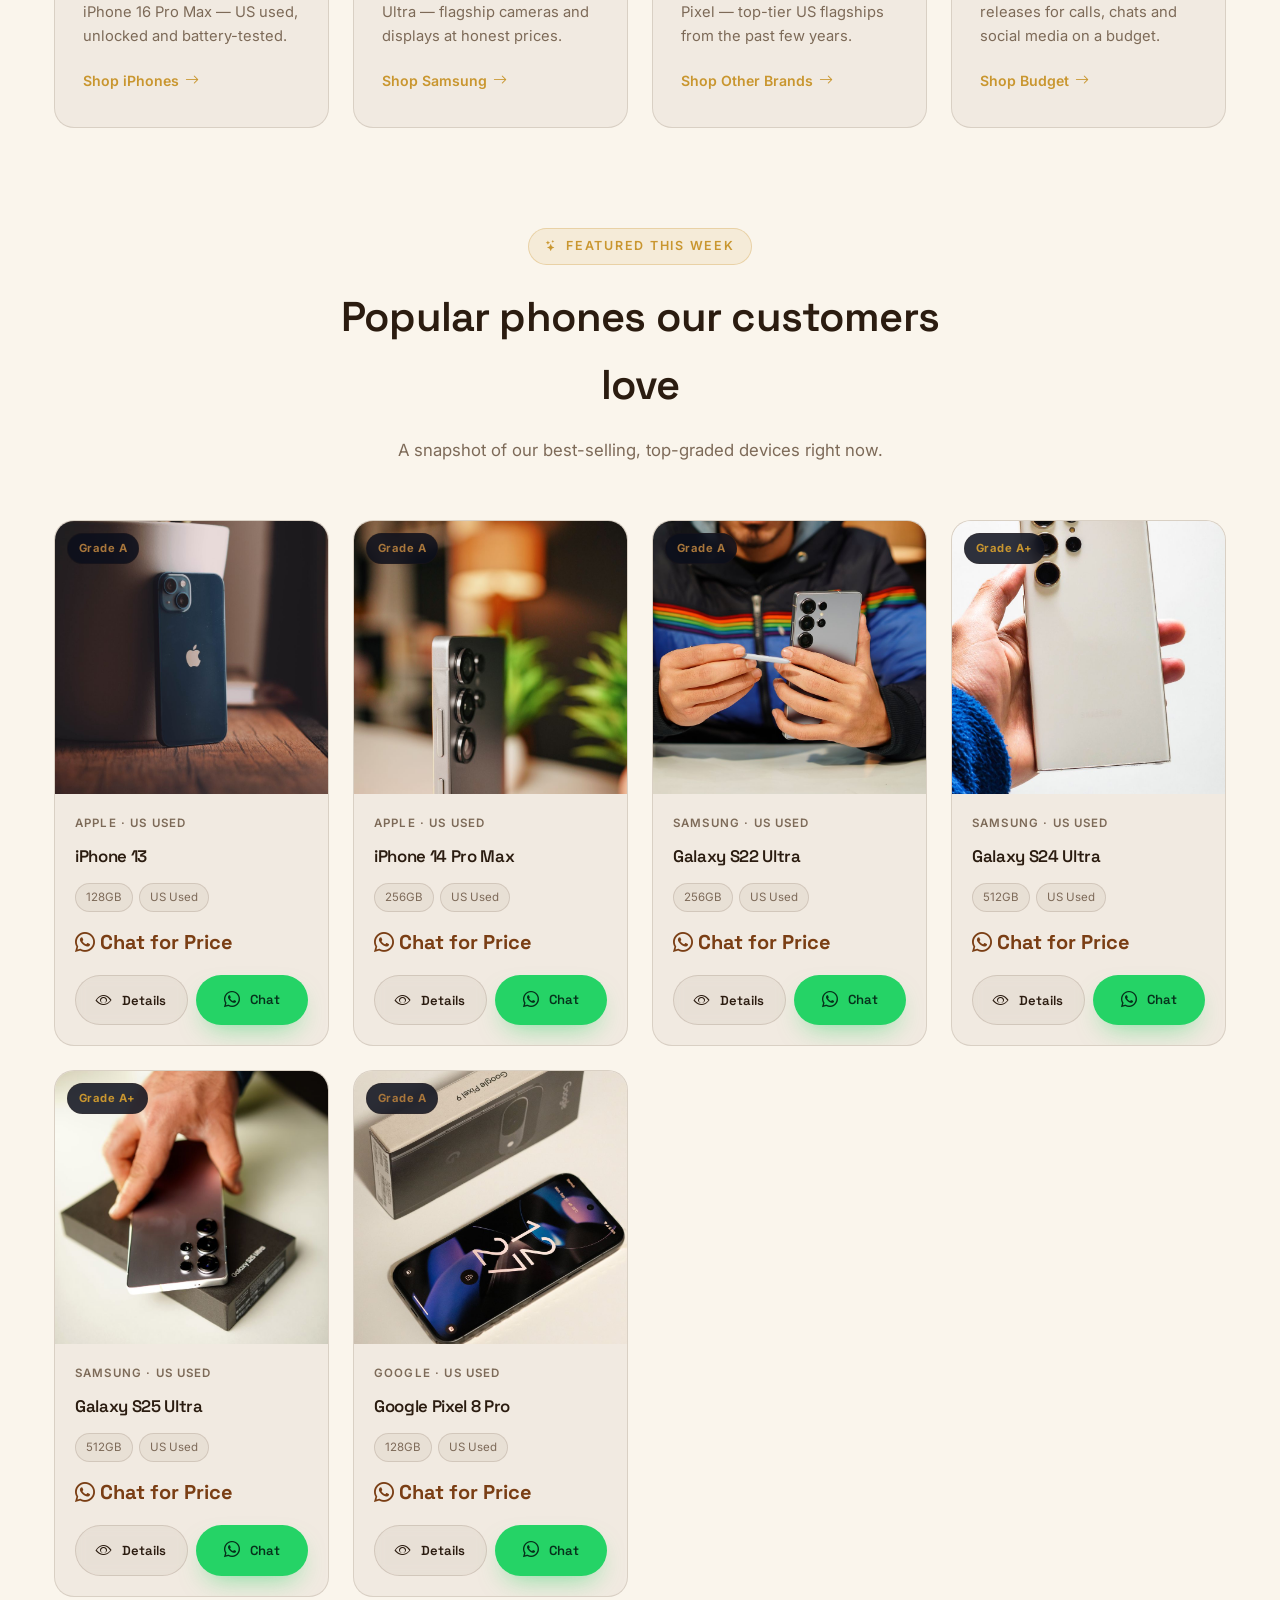
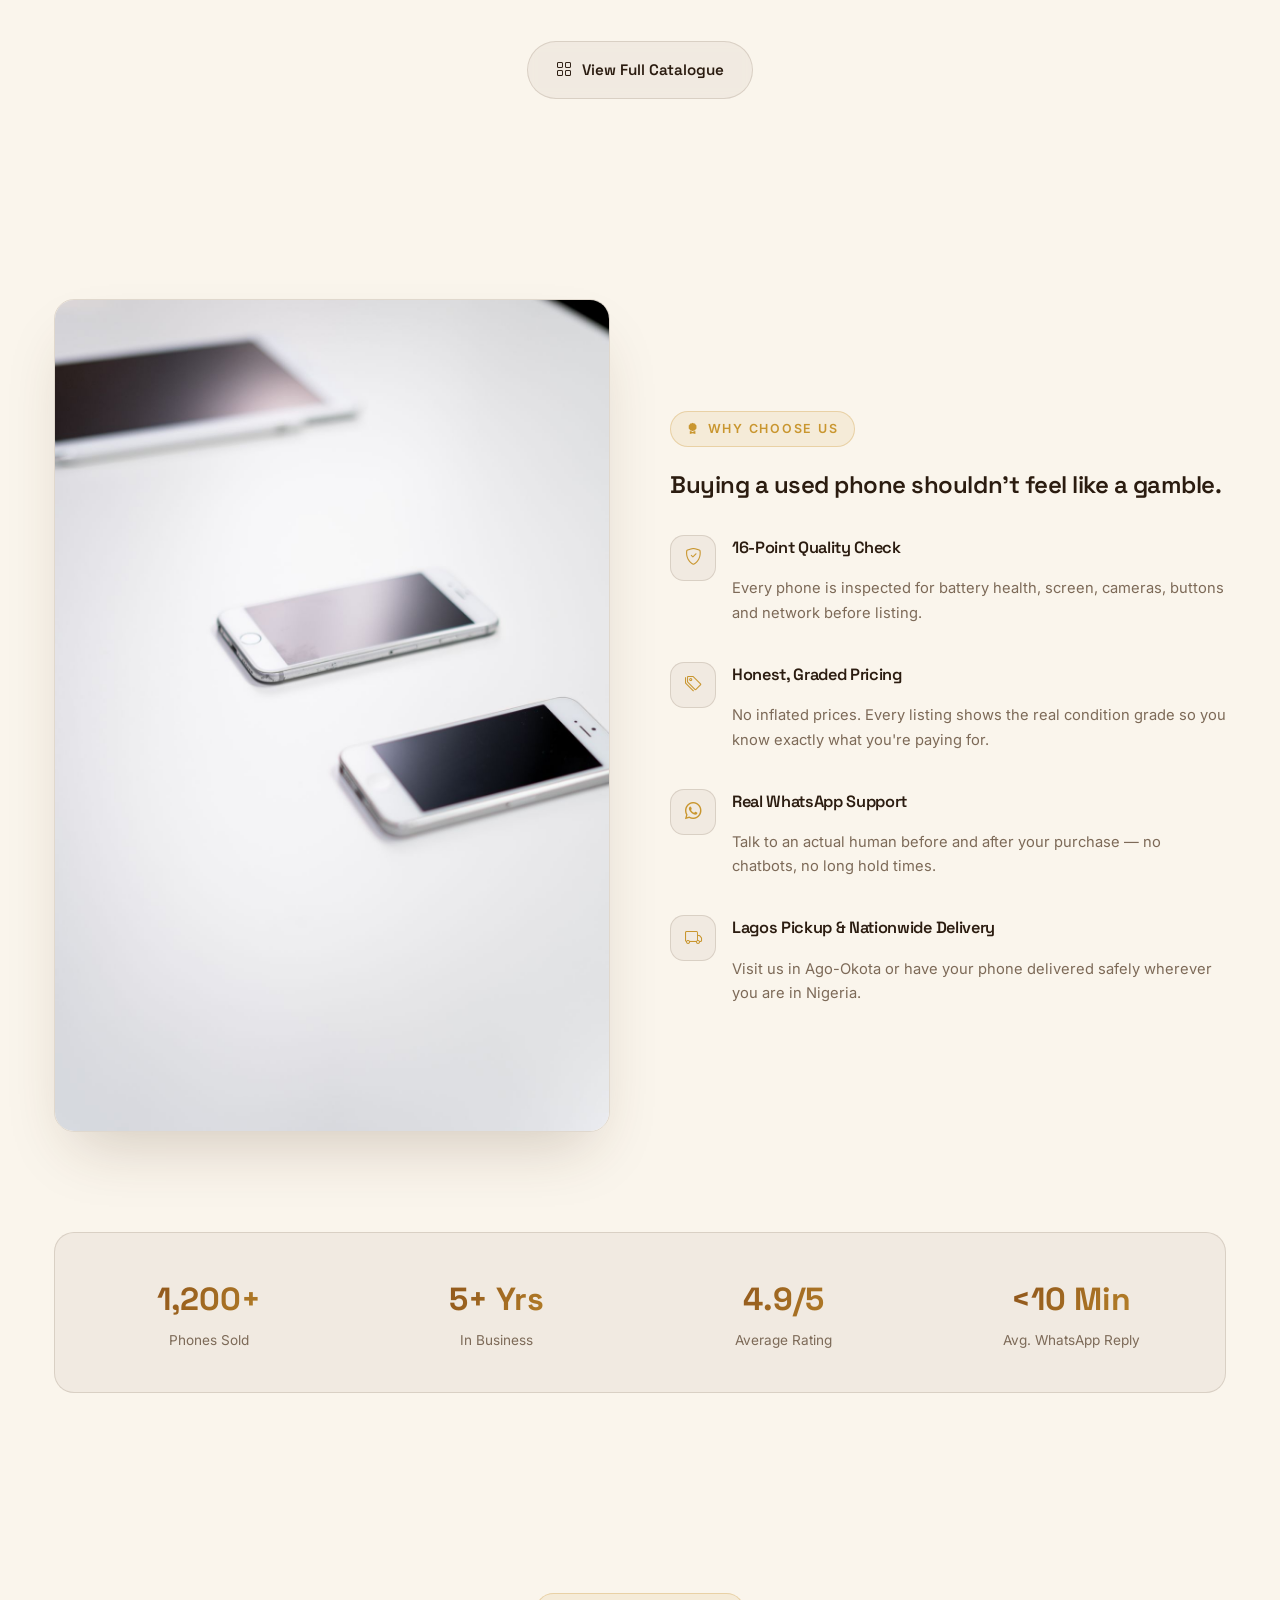
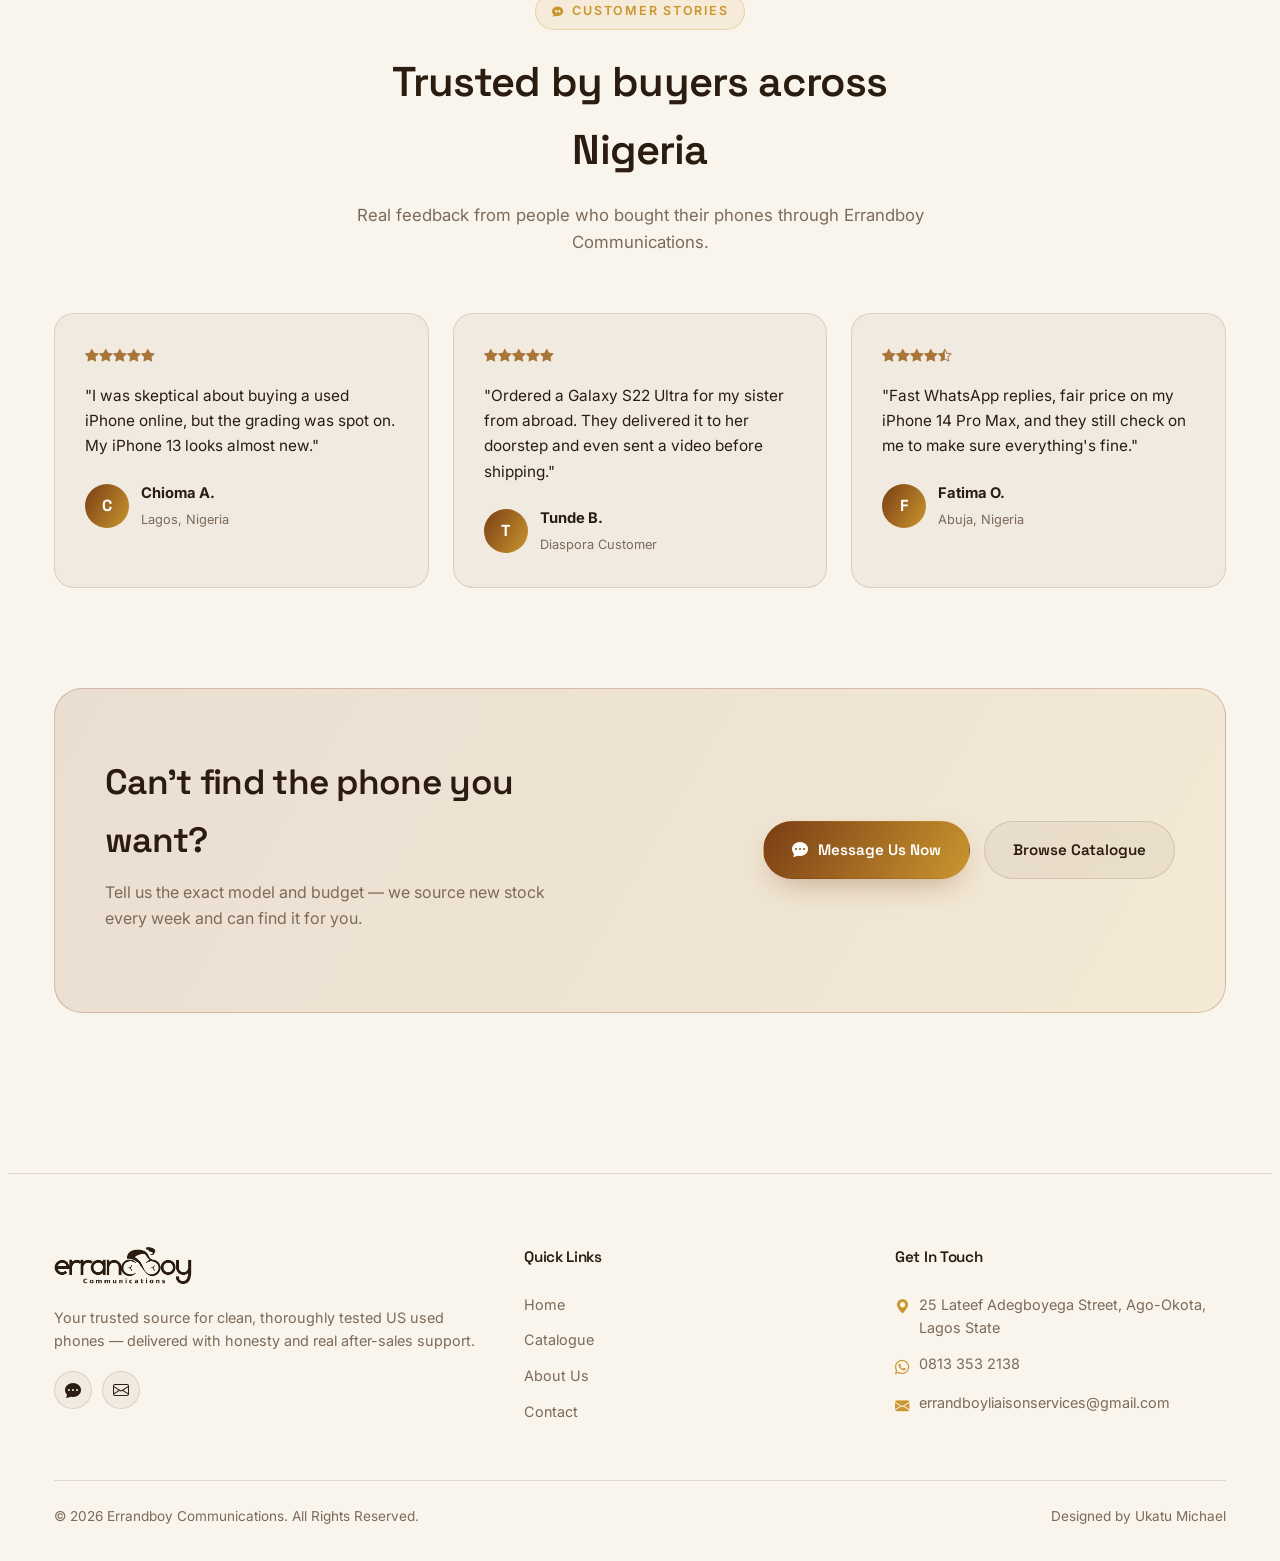
==== commit 1b05aeb6: "fixes" ====
--- a/index.html
+++ b/index.html
@@ -46,7 +46,7 @@
     <a class="nav-link" href="catalog.html">Catalogue</a>
     <a class="nav-link" href="about.html">About</a>
     <a class="nav-link" href="contact.html">Contact</a>
-    <a class="btn btn-whatsapp btn-block" style="margin-top:26px" data-wa-generic target="_blank" rel="noopener"><i class="bi bi-whatsapp"></i> Chat on WhatsApp</a>
+    <a href="contact.html#contactFormSection" class="btn btn-brand btn-block" style="margin-top:26px"><i class="bi bi-chat-dots-fill"></i> Tell Us What You Want</a>
 </div>
 
 <!-- Hero -->
@@ -55,10 +55,10 @@
         <div>
             <div class="eyebrow"><i class="bi bi-patch-check-fill"></i> Verified US Used Phones</div>
             <h1>Premium used phones, <span class="text-grad">tested &amp; trusted</span> before they reach you.</h1>
-            <p class="lead">Clean iPhones, Samsung Galaxy, Motorola and Xiaomi devices sourced from the US, graded honestly and sold at fair Lagos prices. See what you like, then chat with us directly on WhatsApp.</p>
+            <p class="lead">Clean iPhones, Samsung Galaxy, Motorola and Xiaomi devices sourced from the US, graded honestly and sold at fair Lagos prices. See what you like, then reach out and we'll follow up on WhatsApp.</p>
             <div class="hero-cta">
                 <a href="catalog.html" class="btn btn-brand"><i class="bi bi-grid"></i> Browse Catalogue</a>
-                <a href="#" data-wa-generic target="_blank" rel="noopener" class="btn btn-ghost"><i class="bi bi-whatsapp"></i> Chat on WhatsApp</a>
+                <a href="contact.html#contactFormSection" class="btn btn-ghost"><i class="bi bi-chat-dots-fill"></i> Tell Us What You Want</a>
             </div>
             <div class="hero-stats">
                 <div class="stat"><strong>1,200+</strong><span>Phones Sold</span></div>
@@ -252,10 +252,10 @@
         <div class="cta-banner reveal">
             <div>
                 <h2>Can't find the phone you want?</h2>
-                <p>Tell us the exact model and budget on WhatsApp — we source new stock every week and can find it for you.</p>
+                <p>Tell us the exact model and budget — we source new stock every week and can find it for you.</p>
             </div>
             <div class="cta-actions">
-                <a href="#" data-wa-generic target="_blank" rel="noopener" class="btn btn-whatsapp"><i class="bi bi-whatsapp"></i> Message Us Now</a>
+                <a href="contact.html#contactFormSection" class="btn btn-brand"><i class="bi bi-chat-dots-fill"></i> Message Us Now</a>
                 <a href="catalog.html" class="btn btn-ghost">Browse Catalogue</a>
             </div>
         </div>
@@ -270,7 +270,7 @@
                 <div class="brand"><img src="img/logo-brown.png" style="max-width: 40%;" alt="Errandboy Communications" class="brand-logo"></div>
                 <p>Your trusted source for clean, thoroughly tested US used phones — delivered with honesty and real after-sales support.</p>
                 <div class="social-row">
-                    <a href="#" data-wa-generic target="_blank" rel="noopener" aria-label="WhatsApp"><i class="bi bi-whatsapp"></i></a>
+                    <a href="contact.html#contactFormSection" aria-label="Message Us"><i class="bi bi-chat-dots-fill"></i></a>
                     <a href="mailto:errandboyliaisonservices@gmail.com" aria-label="Email"><i class="bi bi-envelope"></i></a>
                 </div>
             </div>
@@ -299,7 +299,7 @@
     </div>
 </footer>
 
-<a class="wa-float" href="#" data-wa-generic target="_blank" rel="noopener" aria-label="Chat on WhatsApp"><i class="bi bi-whatsapp"></i></a>
+<a class="wa-float" href="contact.html#contactFormSection" aria-label="Tell Us What You Want"><i class="bi bi-chat-dots-fill"></i></a>
 <div class="pm-overlay" id="productModal"></div>
 
 <script src="js/main.js"></script>
--- a/css/style.css
+++ b/css/style.css
@@ -696,16 +696,16 @@
 .wa-float {
     position: fixed; bottom: 26px; right: 26px; z-index: 900;
     width: 62px; height: 62px; border-radius: 50%;
-    background: var(--whatsapp);
+    background: var(--grad-brand);
     display: flex; align-items: center; justify-content: center;
-    color: #06301b; font-size: 1.7rem;
-    box-shadow: 0 12px 30px -6px rgba(37,211,102,.6);
+    color: #fff; font-size: 1.7rem;
+    box-shadow: 0 12px 30px -6px rgba(122,62,20,.55);
     animation: pulseWa 2.4s ease-in-out infinite;
 }
-.wa-float:hover { color: #06301b; }
+.wa-float:hover { color: #fff; }
 @keyframes pulseWa {
-    0%, 100% { box-shadow: 0 12px 30px -6px rgba(37,211,102,.6); }
-    50% { box-shadow: 0 12px 30px -6px rgba(37,211,102,.95), 0 0 0 10px rgba(37,211,102,.12); }
+    0%, 100% { box-shadow: 0 12px 30px -6px rgba(122,62,20,.55); }
+    50% { box-shadow: 0 12px 30px -6px rgba(122,62,20,.85), 0 0 0 10px rgba(122,62,20,.14); }
 }
 
 /* ==========================================================================
